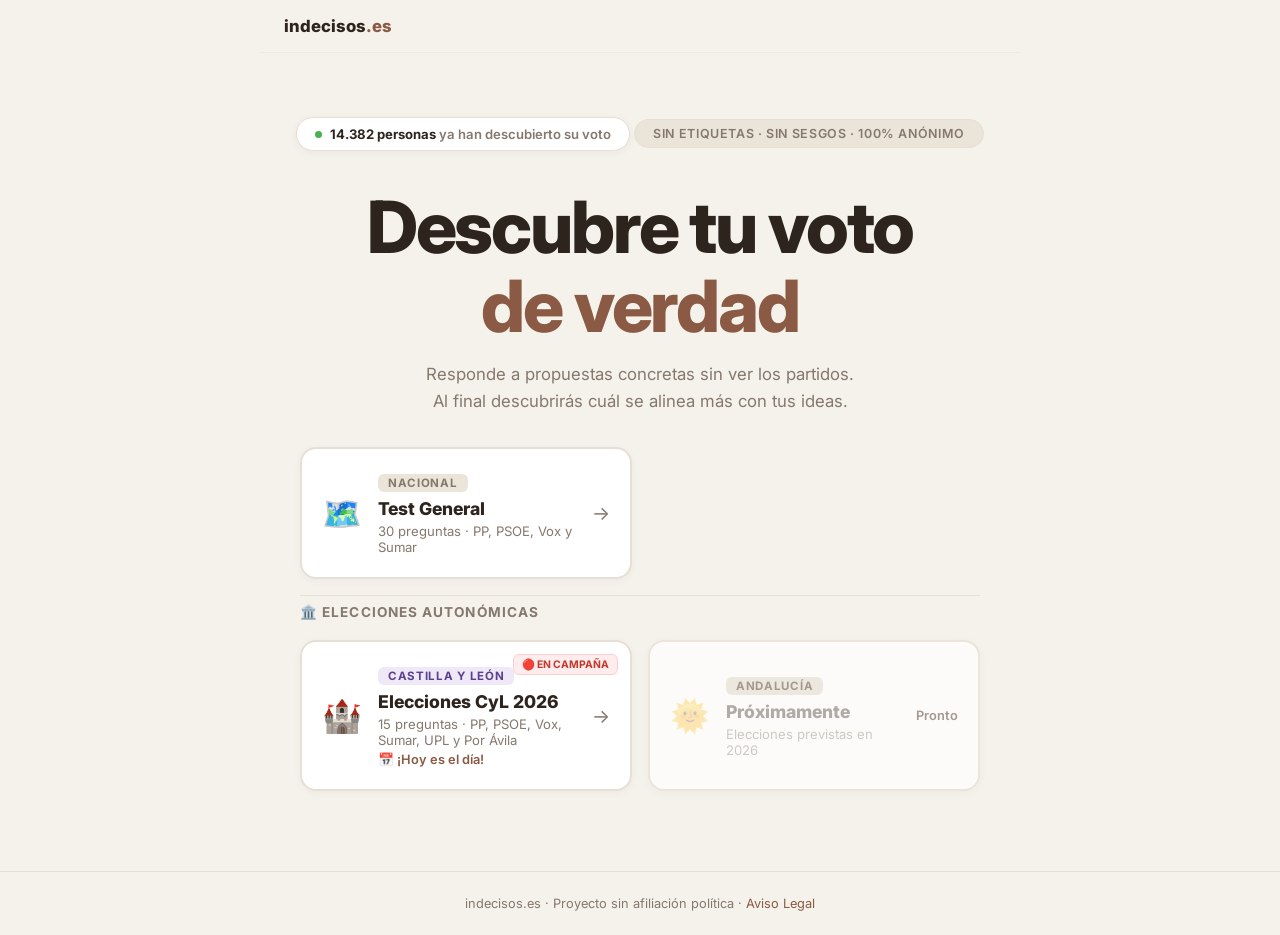
==== index.html @ f8b57098 "Add files via upload" ====
<!DOCTYPE html>
<html lang="es">
<head>
  <meta charset="UTF-8">
  <meta name="viewport" content="width=device-width, initial-scale=1.0">
  <title>indecisos.es — Orienta tu voto sin etiquetas</title>
  <link rel="preconnect" href="https://fonts.googleapis.com">
  <link href="https://fonts.googleapis.com/css2?family=Inter:wght@400;600;700;800&display=swap" rel="stylesheet">
  <link rel="icon" type="image/svg+xml" href="/favicon.svg">
  <link rel="icon" type="image/png" sizes="96x96" href="/favicon-96x96.png">
  <link rel="shortcut icon" href="/favicon.ico">
  <link rel="apple-touch-icon" sizes="180x180" href="/apple-touch-icon.png">
  <link rel="manifest" href="/site.webmanifest">
  <link rel="stylesheet" href="styles.css">
</head>
<body>

<nav class="site-nav">
  <a href="/" class="nav-logo">indecisos<span>.es</span></a>
</nav>

<section class="landing-hero">
  <div class="participant-counter">
    <span class="dot"></span>
    <span><strong>14.382 personas</strong> ya han descubierto su voto</span>
  </div>
  <span class="hero-badge">Sin etiquetas · Sin sesgos · 100% anónimo</span>
  <h1>Descubre tu voto<br><em>de verdad</em></h1>
  <p>Responde a propuestas concretas sin ver los partidos.<br>Al final descubrirás cuál se alinea más con tus ideas.</p>
</section>

<main class="landing-grid wrap">

<a href="generales/index.html" class="landing-card landing-card--nacional">
    <div class="lc-icon">🗺️</div>
    <div class="lc-body">
      <span class="lc-tag">Nacional</span>
      <h2 class="lc-title">Test General</h2>
      <p class="lc-desc">30 preguntas · PP, PSOE, Vox y Sumar</p>
    </div>
    <span class="lc-arrow">→</span>
  </a>

  <div class="landing-section-title">
    <span>🏛️ Elecciones autonómicas</span>
  </div>

<a href="cyl/index.html" class="landing-card landing-card--cyl">
    <div class="lc-urgente-badge">🔴 EN CAMPAÑA</div>
    <div class="lc-icon">🏰</div>
    <div class="lc-body">
      <span class="lc-tag lc-tag--cyl">Castilla y León</span>
      <h2 class="lc-title">Elecciones CyL 2026</h2>
      <p class="lc-desc">15 preguntas · PP, PSOE, Vox, Sumar, UPL y Por Ávila</p>
      <p class="lc-date" id="cyl-countdown">📅 15 de marzo de 2026</p>
    </div>
    <span class="lc-arrow">→</span>
  </a>

  <div class="landing-card landing-card--soon">
    <div class="lc-icon" style="opacity:0.4">🌞</div>
    <div class="lc-body">
      <span class="lc-tag">Andalucía</span>
      <h2 class="lc-title" style="opacity:0.5">Próximamente</h2>
      <p class="lc-desc" style="opacity:0.5">Elecciones previstas en 2026</p>
    </div>
    <span class="lc-coming">Pronto</span>
  </div>

</main>

<footer class="site-footer">
  <p>indecisos.es · Proyecto sin afiliación política · <a href="aviso-legal.html">Aviso Legal</a></p>
</footer>

<script>
  const target = new Date('2026-03-15T08:00:00');
  const el = document.getElementById('cyl-countdown');
  function tick() {
    const diff = target - new Date();
    if (diff <= 0) { el.textContent = '📅 ¡Hoy es el día!'; return; }
    const d = Math.floor(diff / 86400000);
    const h = Math.floor((diff % 86400000) / 3600000);
    el.textContent = d > 0 ? `⏳ Faltan ${d} días y ${h}h` : `⏳ Faltan ${h} horas`;
  }
  tick(); setInterval(tick, 60000);
</script>
</body>
</html>
---- styles.css ----
:root {
  --psoe: #E4003A; --sumar: #E05A00; --pp: #0056A2; --vox: #63BE21;
  --bg: #F5F2EB;
  --card: #FFFFFF;
  --border: #E6DFD3;
  --text: #2D241E;
  --muted: #85786E;
  --accent: #8A5A44;
  --accent-hover: #734A36;
}

* { box-sizing: border-box; margin: 0; padding: 0; }

body {
  font-family: 'Inter', sans-serif;
  background: var(--bg);
  color: var(--text);
  min-height: 100vh;
  overflow-x: hidden;
  -webkit-font-smoothing: antialiased;
}

.site-nav {
    display: flex;
    align-items: center;
    justify-content: space-between;
    padding: 16px 24px;
    max-width: 760px;
    margin: 0 auto;
    border-bottom: 1px solid rgba(230, 223, 211, 0.4);
}
.nav-logo { font-weight: 800; font-size: 1.05rem; color: var(--text); text-decoration: none; }
.nav-logo span { color: var(--accent); }
.nav-link { font-size: 0.88rem; font-weight: 600; color: var(--muted); text-decoration: none; }
.nav-link:hover { color: var(--text); }

/* ── LANDING HERO ── */
.landing-hero { text-align: center; padding: 64px 20px 32px; }
.landing-hero h1 {
  font-size: clamp(2.4rem, 7vw, 4.5rem);
  font-weight: 800; line-height: 1.1; letter-spacing: -0.03em; margin: 16px 0;
}
.landing-hero h1 em { font-style: normal; color: var(--accent); }
.landing-hero p { font-size: 1.05rem; color: var(--muted); max-width: 460px; margin: 0 auto; line-height: 1.6; }

/* ── GRID LANDING ── */
.landing-grid { display: grid; grid-template-columns: 1fr; gap: 16px; padding-bottom: 80px; }
@media (min-width: 560px) { .landing-grid { grid-template-columns: repeat(2, 1fr); } }

/* ── CARDS LANDING ── */
.landing-card {
  position: relative; display: flex; align-items: center; gap: 16px;
  background: var(--card); border: 2px solid var(--border);
  border-radius: 16px; padding: 22px 20px;
  text-decoration: none; color: var(--text);
  transition: all 0.2s; box-shadow: 0 2px 8px rgba(45,36,30,0.04); overflow: hidden;
}
.landing-card:not(.landing-card--soon):hover {
  transform: translateY(-2px); box-shadow: 0 8px 24px rgba(45,36,30,0.10);
}
.landing-card--cyl:hover      { border-color: #7B5EA7; }
.landing-card--nacional:hover { border-color: var(--accent); }
.landing-card--soon { cursor: default; opacity: 0.72; }

.lc-urgente-badge {
  position: absolute; top: 12px; right: 12px;
  background: #FFECEC; color: #C0392B; border: 1px solid #FFCDD2;
  border-radius: 6px; padding: 3px 8px; font-size: 0.65rem; font-weight: 700;
  animation: pulse 1.8s ease-in-out infinite;
}
@keyframes pulse { 0%,100%{opacity:1} 50%{opacity:0.55} }

.lc-icon   { font-size: 2rem; }
.lc-body   { flex: 1; }
.lc-tag    {
  display: inline-block; background: #EBE5D9; color: var(--muted);
  border-radius: 6px; padding: 2px 10px; font-size: 0.72rem; font-weight: 700;
  text-transform: uppercase; letter-spacing: 0.06em; margin-bottom: 6px;
}
.lc-tag--cyl { background: #EEE8F7; color: #5D3F8F; }
.lc-title  { font-size: 1.1rem; font-weight: 800; margin-bottom: 4px; }
.lc-desc   { font-size: 0.82rem; color: var(--muted); }
.lc-date   { font-size: 0.8rem; color: var(--accent); font-weight: 600; margin-top: 4px; }
.lc-arrow  { font-size: 1.2rem; color: var(--muted); }
.lc-coming { font-size: 0.8rem; font-weight: 600; color: var(--muted); white-space: nowrap; }

.landing-section-title {
  grid-column: 1 / -1; display: flex; align-items: center; justify-content: space-between;
  padding: 8px 0 4px; font-size: 0.85rem; font-weight: 700; color: var(--muted);
  text-transform: uppercase; letter-spacing: 0.08em; border-top: 1px solid var(--border);
}

/* ── FOOTER ── */
.site-footer {
  text-align: center; padding: 24px 20px;
  border-top: 1px solid var(--border); font-size: 0.8rem; color: var(--muted);
}
.site-footer a { color: var(--accent); text-decoration: none; }
.site-footer a:hover { text-decoration: underline; }

/* ── HERO DEL TEST ── */
.hero { position: relative; z-index: 1; text-align: center; padding: 64px 20px 40px; }
.hero-badge {
  display: inline-block; background: #EBE5D9; border: 1px solid var(--border);
  border-radius: 100px; padding: 6px 18px;
  font-size: 0.78rem; font-weight: 600; letter-spacing: 0.05em;
  color: var(--muted); text-transform: uppercase; margin-bottom: 22px;
}
.hero h1 {
  font-size: clamp(2.2rem, 6vw, 4rem);
  font-weight: 800; line-height: 1.1; letter-spacing: -0.03em;
  color: var(--text); margin-bottom: 16px;
}
.hero p { font-size: 1.05rem; color: var(--muted); max-width: 480px; margin: 0 auto 36px; line-height: 1.6; }

.how-it-works { display: flex; gap: 14px; justify-content: center; flex-wrap: wrap; margin-bottom: 40px; }
.how-step {
  background: var(--card); border: 1px solid var(--border);
  border-radius: 12px; padding: 14px 20px;
  font-size: 0.85rem; color: var(--text);
  max-width: 180px; text-align: center; line-height: 1.5;
  box-shadow: 0 2px 8px rgba(45,36,30,0.04);
}
.step-icon { display: block; margin: 0 auto 8px; color: var(--accent); font-size: 1.6rem; }
.step-icon svg { width: 26px; height: 26px; }

.btn-start {
  display: block; width: 100%; max-width: 340px; margin: 0 auto;
  background: var(--accent); border: none; border-radius: 12px; padding: 17px;
  font-family: inherit; font-size: 1.05rem; font-weight: 600; color: white;
  cursor: pointer; box-shadow: 0 4px 14px rgba(138,90,68,0.25); transition: all 0.2s;
}
.btn-start:hover { background: var(--accent-hover); transform: translateY(-1px); }
.start-sub { text-align: center; color: var(--muted); font-size: 0.8rem; margin-top: 12px; }

/* ── WRAP ── */
.wrap { position: relative; z-index: 1; max-width: 720px; margin: 0 auto; padding: 0 20px 80px; }

/* ── CARD ── */
.card {
  background: var(--card); border: 1px solid var(--border);
  border-radius: 16px; padding: 32px;
  box-shadow: 0 12px 30px -5px rgba(45,36,30,0.06), 0 8px 10px -6px rgba(45,36,30,0.02);
}

/* ── PROGRESS ── */
.progress-wrap { display: flex; align-items: center; gap: 14px; margin-bottom: 28px; }
.progress-track { flex: 1; height: 6px; background: #EBE5D9; border-radius: 10px; overflow: hidden; }
.progress-fill { height: 100%; background: var(--accent); border-radius: 10px; transition: width 0.5s ease; }
.progress-label { font-size: 0.85rem; color: var(--muted); font-weight: 600; white-space: nowrap; min-width: 60px; text-align: right; }

/* ── PROPUESTA ── */
.topic-chip {
  display: inline-block; background: #EBE5D9; border: 1px solid var(--border);
  color: var(--muted); border-radius: 6px; padding: 4px 12px;
  font-size: 0.74rem; font-weight: 600; letter-spacing: 0.05em;
  text-transform: uppercase; margin-bottom: 14px;
}
.proposal-label { font-size: 0.72rem; font-weight: 700; color: var(--muted); text-transform: uppercase; letter-spacing: 0.1em; margin-bottom: 8px; }
.proposal-box { background: #FAF8F4; border: 1px solid var(--border); border-radius: 12px; padding: 18px 20px; margin-bottom: 26px; }
.proposal-text { font-size: 1.15rem; font-weight: 600; line-height: 1.5; color: var(--text); }

/* ── BOTONES DE VOTO ── */
.vote-grid { display: grid; grid-template-columns: repeat(3, 1fr); gap: 12px; }
.vote-btn {
  background: #FAF8F4; border: 2px solid var(--border); border-radius: 12px;
  padding: 20px 10px; text-align: center; font-family: inherit;
  cursor: pointer; transition: all 0.2s ease;
  display: flex; flex-direction: column; align-items: center; gap: 8px;
  color: var(--text);
}
.vote-btn:hover { border-color: #D4C9B8; background: #F5F2EB; }
.vote-btn:active { transform: scale(0.98); }
.v-icon { display: flex; align-items: center; justify-content: center; margin-bottom: 4px; color: var(--muted); transition: all 0.2s ease; }
.v-icon svg { width: 28px; height: 28px; transition: transform 0.2s cubic-bezier(0.34,1.56,0.64,1); }
.vote-btn:hover .v-icon svg { transform: scale(1.15); }
.v-label { font-size: 0.9rem; font-weight: 600; }
.v-sub { font-size: 0.75rem; color: var(--muted); }

.vote-btn.agree.selected   { border-color: #4CAF50; background: #F2FBF3; }
.vote-btn.agree.selected .v-icon,
.vote-btn.agree.selected .v-label { color: #2E7D32; }
.vote-btn.against.selected { border-color: #E53935; background: #FEF4F4; }
.vote-btn.against.selected .v-icon,
.vote-btn.against.selected .v-label { color: #C62828; }
.vote-btn.abstain.selected { border-color: #FB8C00; background: #FFF8F0; }
.vote-btn.abstain.selected .v-icon,
.vote-btn.abstain.selected .v-label { color: #E65100; }

/* ── NAVEGACIÓN ── */
.nav { display: flex; gap: 12px; margin-top: 24px; }
.btn-prev {
  background: #FAF8F4; border: 1px solid var(--border); border-radius: 10px;
  padding: 13px 20px; font-family: inherit; font-size: 0.9rem;
  font-weight: 600; color: var(--muted); cursor: pointer; transition: all 0.2s;
}
.btn-prev:hover { background: #EBE5D9; color: var(--text); }
.btn-next {
  flex: 1; background: var(--accent); border: none; border-radius: 10px; padding: 14px;
  font-family: inherit; font-size: 0.97rem; font-weight: 600; color: white;
  cursor: pointer; transition: all 0.2s; box-shadow: 0 4px 12px rgba(138,90,68,0.2);
}
.btn-next:hover:not(:disabled) { transform: translateY(-1px); background: var(--accent-hover); }
.btn-next:disabled { opacity: 0.4; cursor: not-allowed; transform: none; box-shadow: none; background: var(--muted); }

/* ── RESULTADOS ── */
.results-header { text-align: center; margin-bottom: 32px; }
.results-header .badge {
  display: inline-block; background: #EBE5D9; border: 1px solid var(--border);
  border-radius: 100px; padding: 5px 16px;
  font-size: 0.75rem; font-weight: 600; color: var(--muted);
  letter-spacing: 0.05em; text-transform: uppercase; margin-bottom: 12px;
}
.results-header h2 { font-size: 1.8rem; font-weight: 800; letter-spacing: -0.02em; color: var(--text); }
.results-list { display: grid; gap: 12px; }

.result-row {
  display: flex; align-items: center; gap: 16px;
  background: #FAF8F4; border: 1px solid var(--border);
  border-radius: 12px; padding: 16px 20px;
  transition: border-color 0.3s; position: relative; overflow: hidden;
}
.result-row.top { border-width: 2px; background: #FFFFFF; box-shadow: 0 4px 14px rgba(45,36,30,0.05); }

.result-logo-big {
  min-width: 44px; width: 44px; height: 44px;
  background: #FFFFFF; border: 1px solid var(--border); border-radius: 10px;
  display: flex; align-items: center; justify-content: center; padding: 6px; overflow: hidden;
}
.result-logo-big img { width: 100%; height: 100%; object-fit: contain; }
.logo-initial {
  width: 100%; height: 100%; display: flex; align-items: center;
  justify-content: center; font-weight: 800; font-size: 1rem; color: white; border-radius: 8px;
}

.result-info { flex: 1; min-width: 0; }
.result-name-row { display: flex; align-items: center; gap: 8px; margin-bottom: 8px; }
.r-name { font-weight: 700; font-size: 1rem; color: var(--text); }
.top-badge {
  background: #F4E8D6; color: #8A5A44; border: 1px solid #E6D2B5;
  border-radius: 6px; padding: 3px 8px; font-size: 0.65rem; font-weight: 700; text-transform: uppercase;
}
.result-bar-bg { height: 8px; background: #EBE5D9; border-radius: 10px; overflow: hidden; }
.result-bar-fill { height: 100%; border-radius: 10px; transition: width 1.2s ease-out; }
.result-pct { font-size: 1.15rem; font-weight: 800; min-width: 52px; text-align: right; letter-spacing: -0.02em; color: var(--text); }

.disclaimer { font-size: 0.8rem; color: var(--muted); text-align: center; margin-top: 22px; line-height: 1.6; }
.btn-restart {
  width: 100%; background: #FAF8F4; border: 1px solid var(--border);
  border-radius: 12px; padding: 14px; font-family: inherit;
  font-size: 0.95rem; font-weight: 600; color: var(--text);
  cursor: pointer; margin-top: 18px; transition: all 0.2s;
}
.btn-restart:hover { background: #EBE5D9; }
.section-divider { border: none; border-top: 1px solid var(--border); margin: 24px 0; }

/* ── DESCARGA ── */
.download-actions { display: flex; gap: 12px; margin-top: 18px; flex-wrap: wrap; }
.btn-download {
  flex: 1; min-width: 140px; background: var(--card); border: 1.5px solid var(--border);
  border-radius: 10px; padding: 13px 16px; font-family: inherit; font-size: 0.9rem;
  font-weight: 600; color: var(--text); cursor: pointer; transition: all 0.2s; text-align: center;
}
.btn-download:hover:not(:disabled) { background: #EBE5D9; border-color: var(--accent); transform: translateY(-1px); }
.btn-download:disabled { opacity: 0.5; cursor: wait; }

.snapshot-footer {
  text-align: center; font-size: 0.75rem; font-weight: 700; color: var(--muted);
  letter-spacing: 0.08em; text-transform: uppercase;
  margin-top: 20px; padding-top: 14px; border-top: 1px solid var(--border);
}

/* ── UTILS ── */
.hidden { display: none !important; }
.fade-in { animation: fadeUp 0.4s ease-out both; }
@keyframes fadeUp { from { opacity: 0; transform: translateY(12px); } to { opacity: 1; transform: translateY(0); } }

@media (max-width: 480px) {
  .vote-grid { grid-template-columns: 1fr; }
  .how-it-works { flex-direction: column; align-items: center; }
}

/* ── MEJORAS DE ESPACIADO ── */
.hero.wrap {
    padding-top: 40px;
    padding-bottom: 60px;
}

.how-it-works {
    margin: 32px auto 40px;
    max-width: 500px;
}

.how-step {
    min-width: 140px;
}

.hero p {
    max-width: 520px;
    margin: 0 auto 24px;
}


/* ══════════════════════════════════════════
   MEJORAS ESTÉTICAS v2
   ══════════════════════════════════════════ */

/* ── 1. CONTADOR DE PARTICIPANTES ── */
.participant-counter {
  display: inline-flex; align-items: center; gap: 8px;
  background: var(--card); border: 1px solid var(--border);
  border-radius: 100px; padding: 8px 18px;
  font-size: 0.82rem; font-weight: 600; color: var(--muted);
  margin-bottom: 20px; box-shadow: 0 2px 8px rgba(45,36,30,0.05);
}
.participant-counter .dot {
  width: 7px; height: 7px; border-radius: 50%;
  background: #4CAF50;
  box-shadow: 0 0 0 0 rgba(76,175,80,0.4);
  animation: ping 1.8s ease-in-out infinite;
}
.participant-counter strong { color: var(--text); }
@keyframes ping {
  0%  { box-shadow: 0 0 0 0 rgba(76,175,80,0.5); }
  70% { box-shadow: 0 0 0 7px rgba(76,175,80,0); }
  100%{ box-shadow: 0 0 0 0 rgba(76,175,80,0); }
}

/* ── 2. ANIMACIÓN REVEAL DE RESULTADOS ── */
.result-row {
  opacity: 0;
  transform: translateY(16px);
  transition: opacity 0.4s ease, transform 0.4s ease, border-color 0.3s;
}
.result-row.visible {
  opacity: 1;
  transform: translateY(0);
}

/* ── 3. BARRA DE PROGRESO POR TEMA (colores dinámicos vía JS) ── */
.progress-fill {
  transition: width 0.5s ease, background-color 0.4s ease;
}
.topic-chip {
  transition: background 0.3s ease, color 0.3s ease;
}

/* ── 4. TARJETA RESULTADO COMPARTIBLE ── */
.result-winner-card {
  text-align: center;
  padding: 28px 20px 24px;
  margin-bottom: 20px;
  border-radius: 16px;
  border: 2px solid var(--border);
  background: linear-gradient(135deg, #FDFBF7 0%, #F5F2EB 100%);
  position: relative; overflow: hidden;
}
.result-winner-card::before {
  content: '';
  position: absolute; top: 0; left: 0; right: 0; height: 4px;
  background: var(--winner-color, var(--accent));
  border-radius: 16px 16px 0 0;
}
.result-winner-logo {
  width: 72px; height: 72px;
  background: white; border: 2px solid var(--border);
  border-radius: 16px; overflow: hidden;
  display: flex; align-items: center; justify-content: center;
  margin: 0 auto 14px; padding: 8px;
  box-shadow: 0 4px 16px rgba(45,36,30,0.1);
}
.result-winner-logo img { width: 100%; height: 100%; object-fit: contain; }
.result-winner-name {
  font-size: 1.6rem; font-weight: 800;
  letter-spacing: -0.02em; margin-bottom: 4px;
}
.result-winner-pct {
  font-size: 2.8rem; font-weight: 800;
  letter-spacing: -0.04em; line-height: 1;
  margin: 8px 0 4px;
}
.result-winner-msg {
  font-size: 0.88rem; color: var(--muted); margin-top: 8px;
}

.share-actions {
  display: flex; gap: 10px; margin-top: 16px; flex-wrap: wrap;
}
.btn-share {
  flex: 1; min-width: 120px;
  display: flex; align-items: center; justify-content: center; gap: 7px;
  border: none; border-radius: 10px; padding: 12px 14px;
  font-family: inherit; font-size: 0.88rem; font-weight: 600;
  cursor: pointer; transition: all 0.2s; text-decoration: none;
}
.btn-share--whatsapp { background: #25D366; color: white; }
.btn-share--whatsapp:hover { background: #1ebe5c; transform: translateY(-1px); }
.btn-share--twitter  { background: #000000; color: white; }
.btn-share--twitter:hover  { background: #222; transform: translateY(-1px); }
.btn-share--copy { background: var(--card); color: var(--text); border: 1.5px solid var(--border); }
.btn-share--copy:hover { background: #EBE5D9; transform: translateY(-1px); }

/* ── 5. MICRO-ANIMACIÓN BOUNCE EN BOTONES DE VOTO ── */
@keyframes voteBounceFill {
  0%   { transform: scale(1); }
  30%  { transform: scale(1.06); }
  60%  { transform: scale(0.97); }
  100% { transform: scale(1); }
}
.vote-btn.bounce {
  animation: voteBounceFill 0.35s cubic-bezier(0.34, 1.56, 0.64, 1) both;
}
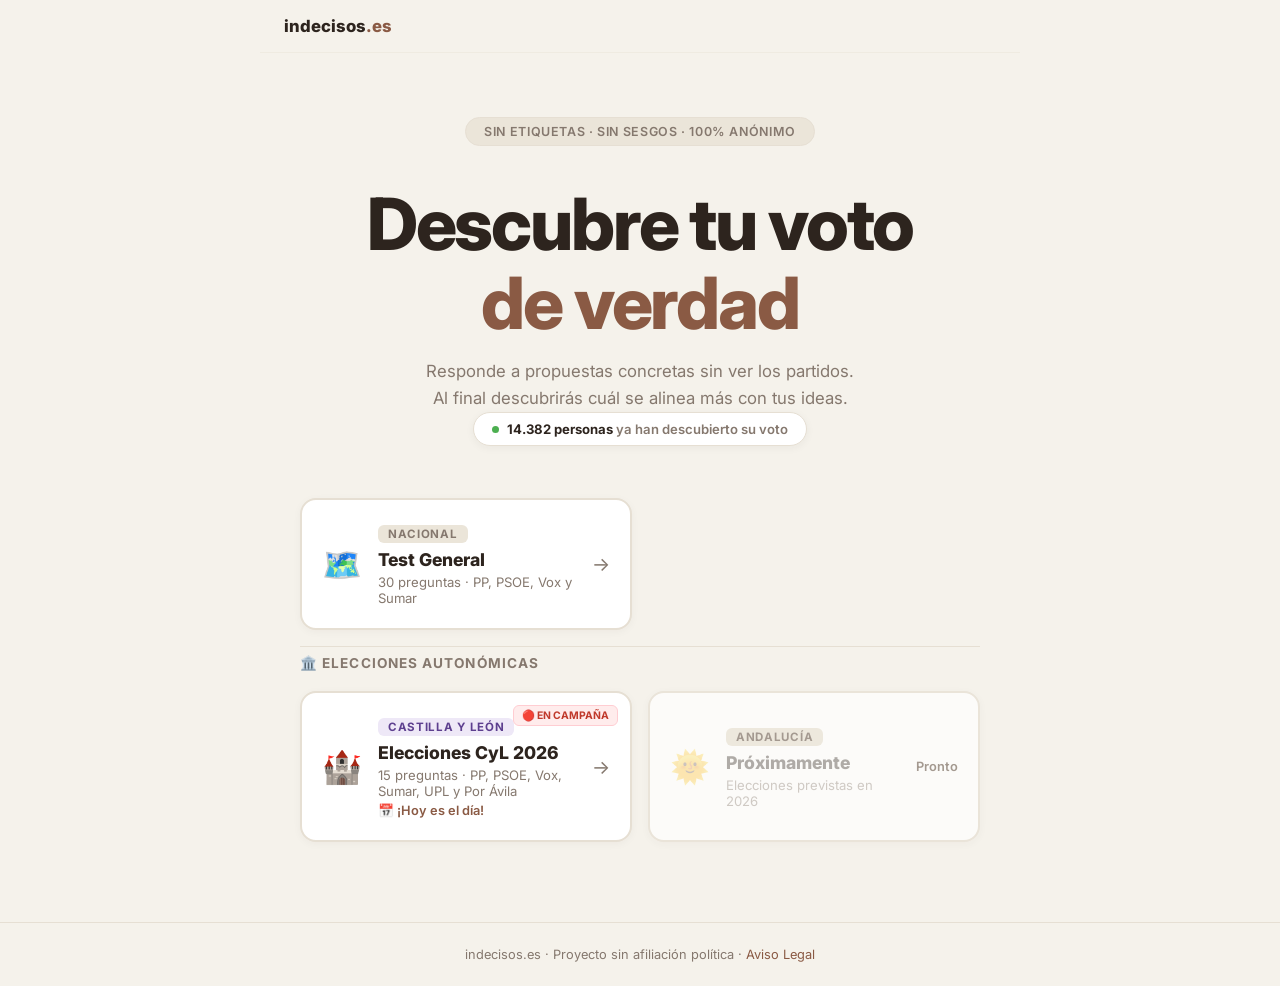
==== commit d8fcb393: "Update page title in index.html" ====
--- a/index.html
+++ b/index.html
@@ -3,7 +3,7 @@
 <head>
   <meta charset="UTF-8">
   <meta name="viewport" content="width=device-width, initial-scale=1.0">
-  <title>indecisos.es — Orienta tu voto sin etiquetas</title>
+  <title>indecisos.es — Orienta tu voto</title>
   <link rel="preconnect" href="https://fonts.googleapis.com">
   <link href="https://fonts.googleapis.com/css2?family=Inter:wght@400;600;700;800&display=swap" rel="stylesheet">
   <link rel="icon" type="image/svg+xml" href="/favicon.svg">
@@ -20,13 +20,13 @@
 </nav>
 
 <section class="landing-hero">
+  <span class="hero-badge">Sin etiquetas · Sin sesgos · 100% anónimo</span>
+  <h1>Descubre tu voto<br><em>de verdad</em></h1>
+  <p>Responde a propuestas concretas sin ver los partidos.<br>Al final descubrirás cuál se alinea más con tus ideas.</p>
   <div class="participant-counter">
     <span class="dot"></span>
     <span><strong>14.382 personas</strong> ya han descubierto su voto</span>
   </div>
-  <span class="hero-badge">Sin etiquetas · Sin sesgos · 100% anónimo</span>
-  <h1>Descubre tu voto<br><em>de verdad</em></h1>
-  <p>Responde a propuestas concretas sin ver los partidos.<br>Al final descubrirás cuál se alinea más con tus ideas.</p>
 </section>
 
 <main class="landing-grid wrap">
@@ -86,4 +86,4 @@
   tick(); setInterval(tick, 60000);
 </script>
 </body>
-</html>+</html>
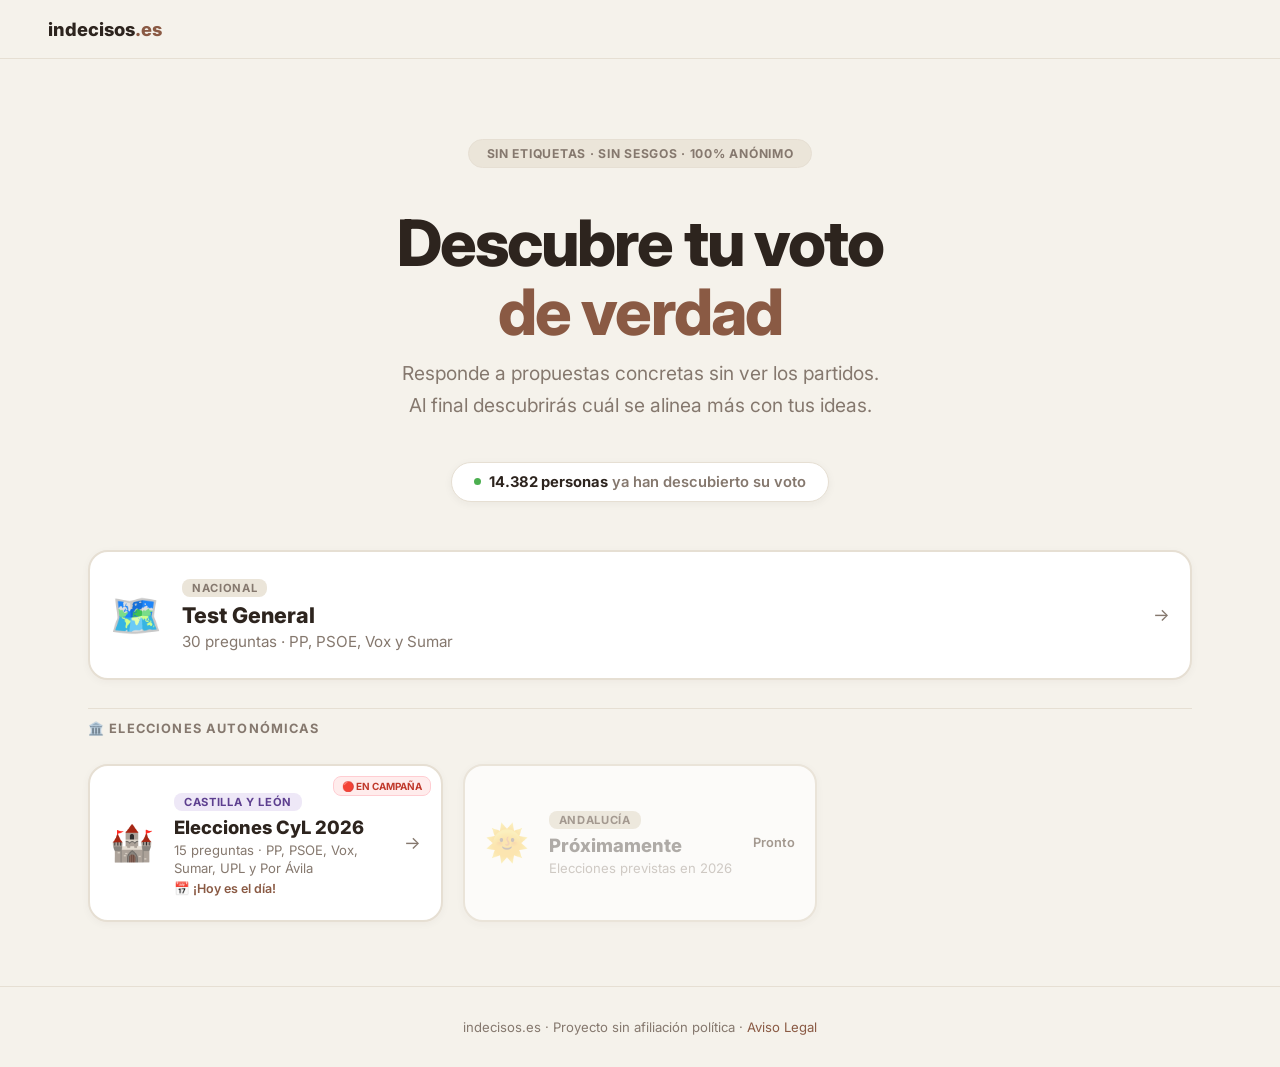
==== commit 8f38bb02: "Add files via upload" ====
--- a/index.html
+++ b/index.html
@@ -3,7 +3,7 @@
 <head>
   <meta charset="UTF-8">
   <meta name="viewport" content="width=device-width, initial-scale=1.0">
-  <title>indecisos.es — Orienta tu voto</title>
+  <title>indecisos.es — Orienta tu voto sin etiquetas</title>
   <link rel="preconnect" href="https://fonts.googleapis.com">
   <link href="https://fonts.googleapis.com/css2?family=Inter:wght@400;600;700;800&display=swap" rel="stylesheet">
   <link rel="icon" type="image/svg+xml" href="/favicon.svg">
@@ -86,4 +86,4 @@
   tick(); setInterval(tick, 60000);
 </script>
 </body>
-</html>
+</html>
--- a/styles.css
+++ b/styles.css
@@ -1,15 +1,35 @@
+/* ══════════════════════════════════════════════
+   indecisos.es — styles.css (v5 — limpio y definitivo)
+   ══════════════════════════════════════════════ */
+
+/* ── VARIABLES ── */
 :root {
-  --psoe: #E4003A; --sumar: #E05A00; --pp: #0056A2; --vox: #63BE21;
-  --bg: #F5F2EB;
-  --card: #FFFFFF;
-  --border: #E6DFD3;
-  --text: #2D241E;
-  --muted: #85786E;
-  --accent: #8A5A44;
+  --psoe:         #FF0000;
+  --sumar:        #E91E8C;
+  --pp:           #0056A2;
+  --vox:          #63BE21;
+  --bg:           #F5F2EB;
+  --card:         #FFFFFF;
+  --border:       #E6DFD3;
+  --text:         #2D241E;
+  --muted:        #85786E;
+  --accent:       #8A5A44;
   --accent-hover: #734A36;
-}
-
-* { box-sizing: border-box; margin: 0; padding: 0; }
+  --space-xs:  8px;
+  --space-sm:  12px;
+  --space-md:  20px;
+  --space-lg:  32px;
+  --space-xl:  48px;
+  --space-2xl: 64px;
+  --radius-sm:   8px;
+  --radius-md:  12px;
+  --radius-lg:  16px;
+  --radius-xl:  20px;
+  --radius-pill: 100px;
+}
+
+/* ── RESET ── */
+*, *::before, *::after { box-sizing: border-box; margin: 0; padding: 0; }
 
 body {
   font-family: 'Inter', sans-serif;
@@ -20,393 +40,441 @@
   -webkit-font-smoothing: antialiased;
 }
 
+/* ══════════════════════════════════════════════
+   NAVEGACIÓN
+   ══════════════════════════════════════════════ */
 .site-nav {
-    display: flex;
-    align-items: center;
-    justify-content: space-between;
-    padding: 16px 24px;
-    max-width: 760px;
-    margin: 0 auto;
-    border-bottom: 1px solid rgba(230, 223, 211, 0.4);
+  display: flex;
+  align-items: center;
+  justify-content: space-between;
+  padding: 16px var(--space-md);
+  border-bottom: 1px solid var(--border);
 }
 .nav-logo { font-weight: 800; font-size: 1.05rem; color: var(--text); text-decoration: none; }
 .nav-logo span { color: var(--accent); }
 .nav-link { font-size: 0.88rem; font-weight: 600; color: var(--muted); text-decoration: none; }
 .nav-link:hover { color: var(--text); }
 
-/* ── LANDING HERO ── */
-.landing-hero { text-align: center; padding: 64px 20px 32px; }
+/* ══════════════════════════════════════════════
+   LANDING — HERO
+   ══════════════════════════════════════════════ */
+.landing-hero {
+  text-align: center;
+  padding: var(--space-2xl) var(--space-md) var(--space-lg);
+  max-width: 860px;
+  margin: 0 auto;
+}
 .landing-hero h1 {
-  font-size: clamp(2.4rem, 7vw, 4.5rem);
-  font-weight: 800; line-height: 1.1; letter-spacing: -0.03em; margin: 16px 0;
+  font-size: clamp(2.6rem, 7vw, 4.8rem);
+  font-weight: 800; line-height: 1.08; letter-spacing: -0.03em;
+  margin: var(--space-md) 0 var(--space-sm);
 }
 .landing-hero h1 em { font-style: normal; color: var(--accent); }
-.landing-hero p { font-size: 1.05rem; color: var(--muted); max-width: 460px; margin: 0 auto; line-height: 1.6; }
-
-/* ── GRID LANDING ── */
-.landing-grid { display: grid; grid-template-columns: 1fr; gap: 16px; padding-bottom: 80px; }
-@media (min-width: 560px) { .landing-grid { grid-template-columns: repeat(2, 1fr); } }
-
-/* ── CARDS LANDING ── */
+.landing-hero p {
+  font-size: 1.1rem; color: var(--muted);
+  max-width: 520px; margin: 0 auto var(--space-md); line-height: 1.65;
+}
+.hero-badge {
+  display: inline-block; background: #EBE5D9; border: 1px solid var(--border);
+  border-radius: var(--radius-pill); padding: 6px 18px;
+  font-size: 0.76rem; font-weight: 700; letter-spacing: 0.06em;
+  color: var(--muted); text-transform: uppercase; margin-bottom: var(--space-md);
+}
+.participant-counter {
+  display: inline-flex; align-items: center; gap: var(--space-xs);
+  background: var(--card); border: 1px solid var(--border);
+  border-radius: var(--radius-pill); padding: 8px 18px;
+  font-size: 0.84rem; font-weight: 600; color: var(--muted);
+  margin-top: var(--space-md); box-shadow: 0 2px 8px rgba(45,36,30,0.05);
+}
+.participant-counter strong { color: var(--text); }
+.participant-counter .dot {
+  width: 7px; height: 7px; border-radius: 50%;
+  background: #4CAF50; flex-shrink: 0;
+  animation: ping 1.8s ease-in-out infinite;
+}
+@keyframes ping {
+  0%   { box-shadow: 0 0 0 0 rgba(76,175,80,0.5); }
+  70%  { box-shadow: 0 0 0 7px rgba(76,175,80,0); }
+  100% { box-shadow: 0 0 0 0 rgba(76,175,80,0); }
+}
+
+/* ══════════════════════════════════════════════
+   LANDING — GRID DE TESTS
+   ══════════════════════════════════════════════ */
+.wrap { max-width: 960px; margin: 0 auto; padding: 0 var(--space-md) var(--space-2xl); }
+.landing-grid { display: grid; grid-template-columns: 1fr; gap: var(--space-sm); padding-bottom: var(--space-2xl); }
+.landing-section-title {
+  grid-column: 1 / -1; display: flex; align-items: center;
+  padding: var(--space-sm) 0 var(--space-xs); font-size: 0.8rem; font-weight: 700;
+  color: var(--muted); text-transform: uppercase; letter-spacing: 0.09em;
+  border-top: 1px solid var(--border); margin-top: var(--space-xs);
+}
 .landing-card {
-  position: relative; display: flex; align-items: center; gap: 16px;
-  background: var(--card); border: 2px solid var(--border);
-  border-radius: 16px; padding: 22px 20px;
-  text-decoration: none; color: var(--text);
-  transition: all 0.2s; box-shadow: 0 2px 8px rgba(45,36,30,0.04); overflow: hidden;
-}
-.landing-card:not(.landing-card--soon):hover {
-  transform: translateY(-2px); box-shadow: 0 8px 24px rgba(45,36,30,0.10);
-}
-.landing-card--cyl:hover      { border-color: #7B5EA7; }
+  position: relative; display: flex; align-items: center; gap: var(--space-md);
+  background: var(--card); border: 2px solid var(--border); border-radius: var(--radius-lg);
+  padding: var(--space-md) 20px; text-decoration: none; color: var(--text);
+  transition: transform 0.2s, box-shadow 0.2s, border-color 0.2s;
+  box-shadow: 0 2px 8px rgba(45,36,30,0.04); overflow: hidden;
+}
+.landing-card:not(.landing-card--soon):hover { transform: translateY(-2px); box-shadow: 0 8px 24px rgba(45,36,30,0.10); }
+.landing-card--cyl:hover     { border-color: #7B5EA7; }
 .landing-card--nacional:hover { border-color: var(--accent); }
 .landing-card--soon { cursor: default; opacity: 0.72; }
-
 .lc-urgente-badge {
-  position: absolute; top: 12px; right: 12px;
+  position: absolute; top: 10px; right: 10px;
   background: #FFECEC; color: #C0392B; border: 1px solid #FFCDD2;
-  border-radius: 6px; padding: 3px 8px; font-size: 0.65rem; font-weight: 700;
+  border-radius: var(--radius-sm); padding: 3px 8px; font-size: 0.62rem; font-weight: 700;
   animation: pulse 1.8s ease-in-out infinite;
 }
 @keyframes pulse { 0%,100%{opacity:1} 50%{opacity:0.55} }
-
-.lc-icon   { font-size: 2rem; }
-.lc-body   { flex: 1; }
-.lc-tag    {
+.lc-icon  { font-size: 2rem; flex-shrink: 0; }
+.lc-body  { flex: 1; min-width: 0; }
+.lc-tag {
   display: inline-block; background: #EBE5D9; color: var(--muted);
-  border-radius: 6px; padding: 2px 10px; font-size: 0.72rem; font-weight: 700;
-  text-transform: uppercase; letter-spacing: 0.06em; margin-bottom: 6px;
+  border-radius: var(--radius-sm); padding: 2px 10px; font-size: 0.7rem; font-weight: 700;
+  text-transform: uppercase; letter-spacing: 0.06em; margin-bottom: 5px;
 }
 .lc-tag--cyl { background: #EEE8F7; color: #5D3F8F; }
-.lc-title  { font-size: 1.1rem; font-weight: 800; margin-bottom: 4px; }
-.lc-desc   { font-size: 0.82rem; color: var(--muted); }
-.lc-date   { font-size: 0.8rem; color: var(--accent); font-weight: 600; margin-top: 4px; }
-.lc-arrow  { font-size: 1.2rem; color: var(--muted); }
+.lc-title { font-size: 1.05rem; font-weight: 800; margin-bottom: 3px; }
+.lc-desc  { font-size: 0.82rem; color: var(--muted); line-height: 1.4; }
+.lc-date  { font-size: 0.78rem; color: var(--accent); font-weight: 600; margin-top: 4px; }
+.lc-arrow { font-size: 1.1rem; color: var(--muted); flex-shrink: 0; }
 .lc-coming { font-size: 0.8rem; font-weight: 600; color: var(--muted); white-space: nowrap; }
 
-.landing-section-title {
-  grid-column: 1 / -1; display: flex; align-items: center; justify-content: space-between;
-  padding: 8px 0 4px; font-size: 0.85rem; font-weight: 700; color: var(--muted);
-  text-transform: uppercase; letter-spacing: 0.08em; border-top: 1px solid var(--border);
-}
-
-/* ── FOOTER ── */
+/* ══════════════════════════════════════════════
+   FOOTER
+   ══════════════════════════════════════════════ */
 .site-footer {
-  text-align: center; padding: 24px 20px;
-  border-top: 1px solid var(--border); font-size: 0.8rem; color: var(--muted);
+  text-align: center; padding: var(--space-lg) var(--space-md);
+  border-top: 1px solid var(--border); font-size: 0.82rem; color: var(--muted);
 }
 .site-footer a { color: var(--accent); text-decoration: none; }
 .site-footer a:hover { text-decoration: underline; }
 
-/* ── HERO DEL TEST ── */
-.hero { position: relative; z-index: 1; text-align: center; padding: 64px 20px 40px; }
-.hero-badge {
-  display: inline-block; background: #EBE5D9; border: 1px solid var(--border);
-  border-radius: 100px; padding: 6px 18px;
-  font-size: 0.78rem; font-weight: 600; letter-spacing: 0.05em;
-  color: var(--muted); text-transform: uppercase; margin-bottom: 22px;
+/* ══════════════════════════════════════════════
+   TEST — HERO DE INICIO
+   ══════════════════════════════════════════════ */
+.hero {
+  text-align: center; padding: var(--space-2xl) var(--space-md) var(--space-xl);
+  max-width: 700px; margin: 0 auto;
 }
 .hero h1 {
-  font-size: clamp(2.2rem, 6vw, 4rem);
-  font-weight: 800; line-height: 1.1; letter-spacing: -0.03em;
-  color: var(--text); margin-bottom: 16px;
-}
-.hero p { font-size: 1.05rem; color: var(--muted); max-width: 480px; margin: 0 auto 36px; line-height: 1.6; }
-
-.how-it-works { display: flex; gap: 14px; justify-content: center; flex-wrap: wrap; margin-bottom: 40px; }
+  font-size: clamp(2.2rem, 6vw, 3.6rem); font-weight: 800;
+  line-height: 1.1; letter-spacing: -0.03em; color: var(--text); margin-bottom: var(--space-sm);
+}
+.hero p { font-size: 1.05rem; color: var(--muted); max-width: 480px; margin: 0 auto var(--space-lg); line-height: 1.65; }
+.how-it-works {
+  display: flex; gap: var(--space-sm); justify-content: center;
+  flex-wrap: wrap; margin: 0 auto var(--space-lg); max-width: 560px;
+}
 .how-step {
-  background: var(--card); border: 1px solid var(--border);
-  border-radius: 12px; padding: 14px 20px;
-  font-size: 0.85rem; color: var(--text);
-  max-width: 180px; text-align: center; line-height: 1.5;
+  background: var(--card); border: 1px solid var(--border); border-radius: var(--radius-md);
+  padding: var(--space-sm) var(--space-md); font-size: 0.85rem; color: var(--text);
+  max-width: 170px; min-width: 130px; text-align: center; line-height: 1.5;
   box-shadow: 0 2px 8px rgba(45,36,30,0.04);
 }
-.step-icon { display: block; margin: 0 auto 8px; color: var(--accent); font-size: 1.6rem; }
+.step-icon { display: block; margin: 0 auto var(--space-xs); font-size: 1.5rem; color: var(--accent); }
 .step-icon svg { width: 26px; height: 26px; }
-
 .btn-start {
-  display: block; width: 100%; max-width: 340px; margin: 0 auto;
-  background: var(--accent); border: none; border-radius: 12px; padding: 17px;
-  font-family: inherit; font-size: 1.05rem; font-weight: 600; color: white;
-  cursor: pointer; box-shadow: 0 4px 14px rgba(138,90,68,0.25); transition: all 0.2s;
+  display: block; width: 100%; max-width: 360px; margin: 0 auto;
+  background: var(--accent); border: none; border-radius: var(--radius-md); padding: 16px;
+  font-family: inherit; font-size: 1.05rem; font-weight: 700; color: white;
+  cursor: pointer; box-shadow: 0 4px 14px rgba(138,90,68,0.28); transition: background 0.2s, transform 0.2s;
 }
 .btn-start:hover { background: var(--accent-hover); transform: translateY(-1px); }
-.start-sub { text-align: center; color: var(--muted); font-size: 0.8rem; margin-top: 12px; }
-
-/* ── WRAP ── */
-.wrap { position: relative; z-index: 1; max-width: 720px; margin: 0 auto; padding: 0 20px 80px; }
-
-/* ── CARD ── */
+.start-sub { text-align: center; color: var(--muted); font-size: 0.8rem; margin-top: var(--space-sm); }
+
+/* ══════════════════════════════════════════════
+   TEST — CARD + PROGRESO
+   ══════════════════════════════════════════════ */
 .card {
-  background: var(--card); border: 1px solid var(--border);
-  border-radius: 16px; padding: 32px;
-  box-shadow: 0 12px 30px -5px rgba(45,36,30,0.06), 0 8px 10px -6px rgba(45,36,30,0.02);
-}
-
-/* ── PROGRESS ── */
-.progress-wrap { display: flex; align-items: center; gap: 14px; margin-bottom: 28px; }
+  background: var(--card); border: 1px solid var(--border); border-radius: var(--radius-lg);
+  padding: var(--space-lg); box-shadow: 0 8px 24px -4px rgba(45,36,30,0.07);
+}
+.progress-wrap { display: flex; align-items: center; gap: var(--space-sm); margin-bottom: var(--space-lg); }
 .progress-track { flex: 1; height: 6px; background: #EBE5D9; border-radius: 10px; overflow: hidden; }
-.progress-fill { height: 100%; background: var(--accent); border-radius: 10px; transition: width 0.5s ease; }
-.progress-label { font-size: 0.85rem; color: var(--muted); font-weight: 600; white-space: nowrap; min-width: 60px; text-align: right; }
-
-/* ── PROPUESTA ── */
+.progress-fill { height: 100%; background: var(--accent); border-radius: 10px; transition: width 0.5s ease, background-color 0.4s ease; }
+.progress-label { font-size: 0.85rem; color: var(--muted); font-weight: 600; white-space: nowrap; min-width: 54px; text-align: right; }
+
+/* ── Pregunta ── */
 .topic-chip {
   display: inline-block; background: #EBE5D9; border: 1px solid var(--border);
-  color: var(--muted); border-radius: 6px; padding: 4px 12px;
-  font-size: 0.74rem; font-weight: 600; letter-spacing: 0.05em;
-  text-transform: uppercase; margin-bottom: 14px;
-}
-.proposal-label { font-size: 0.72rem; font-weight: 700; color: var(--muted); text-transform: uppercase; letter-spacing: 0.1em; margin-bottom: 8px; }
-.proposal-box { background: #FAF8F4; border: 1px solid var(--border); border-radius: 12px; padding: 18px 20px; margin-bottom: 26px; }
-.proposal-text { font-size: 1.15rem; font-weight: 600; line-height: 1.5; color: var(--text); }
-
-/* ── BOTONES DE VOTO ── */
-.vote-grid { display: grid; grid-template-columns: repeat(3, 1fr); gap: 12px; }
+  color: var(--muted); border-radius: var(--radius-sm); padding: 4px 12px;
+  font-size: 0.73rem; font-weight: 700; letter-spacing: 0.05em; text-transform: uppercase;
+  margin-bottom: var(--space-sm); transition: background 0.3s, color 0.3s, border-color 0.3s;
+}
+.proposal-box {
+  background: #FAF8F4; border: 1px solid var(--border); border-radius: var(--radius-md);
+  padding: var(--space-md) 22px; margin-bottom: var(--space-lg);
+}
+.proposal-text { font-size: 1.15rem; font-weight: 600; line-height: 1.6; color: var(--text); }
+
+/* ── Botones de voto ── */
+.vote-grid { display: grid; grid-template-columns: repeat(3,1fr); gap: var(--space-sm); }
 .vote-btn {
-  background: #FAF8F4; border: 2px solid var(--border); border-radius: 12px;
-  padding: 20px 10px; text-align: center; font-family: inherit;
-  cursor: pointer; transition: all 0.2s ease;
-  display: flex; flex-direction: column; align-items: center; gap: 8px;
-  color: var(--text);
+  background: #FAF8F4; border: 2px solid var(--border); border-radius: var(--radius-md);
+  padding: 18px var(--space-xs); text-align: center; font-family: inherit; cursor: pointer;
+  transition: border-color 0.2s, background 0.2s, transform 0.15s;
+  display: flex; flex-direction: column; align-items: center; gap: 7px; color: var(--text);
 }
 .vote-btn:hover { border-color: #D4C9B8; background: #F5F2EB; }
-.vote-btn:active { transform: scale(0.98); }
-.v-icon { display: flex; align-items: center; justify-content: center; margin-bottom: 4px; color: var(--muted); transition: all 0.2s ease; }
-.v-icon svg { width: 28px; height: 28px; transition: transform 0.2s cubic-bezier(0.34,1.56,0.64,1); }
+.vote-btn:active { transform: scale(0.97); }
+.v-icon { display: flex; align-items: center; justify-content: center; color: var(--muted); transition: transform 0.2s, color 0.2s; }
+.v-icon svg { width: 28px; height: 28px; }
 .vote-btn:hover .v-icon svg { transform: scale(1.15); }
-.v-label { font-size: 0.9rem; font-weight: 600; }
-.v-sub { font-size: 0.75rem; color: var(--muted); }
-
+.v-label { font-size: 0.88rem; font-weight: 700; line-height: 1.2; }
+.v-sub   { font-size: 0.73rem; color: var(--muted); }
 .vote-btn.agree.selected   { border-color: #4CAF50; background: #F2FBF3; }
-.vote-btn.agree.selected .v-icon,
-.vote-btn.agree.selected .v-label { color: #2E7D32; }
+.vote-btn.agree.selected .v-icon, .vote-btn.agree.selected .v-label { color: #2E7D32; }
 .vote-btn.against.selected { border-color: #E53935; background: #FEF4F4; }
-.vote-btn.against.selected .v-icon,
-.vote-btn.against.selected .v-label { color: #C62828; }
+.vote-btn.against.selected .v-icon, .vote-btn.against.selected .v-label { color: #C62828; }
 .vote-btn.abstain.selected { border-color: #FB8C00; background: #FFF8F0; }
-.vote-btn.abstain.selected .v-icon,
-.vote-btn.abstain.selected .v-label { color: #E65100; }
-
-/* ── NAVEGACIÓN ── */
-.nav { display: flex; gap: 12px; margin-top: 24px; }
+.vote-btn.abstain.selected .v-icon, .vote-btn.abstain.selected .v-label { color: #E65100; }
+@keyframes voteBounce { 0%{transform:scale(1)} 35%{transform:scale(1.07)} 65%{transform:scale(0.97)} 100%{transform:scale(1)} }
+.vote-btn.bounce { animation: voteBounce 0.32s cubic-bezier(0.34,1.56,0.64,1) both; }
+
+/* ── Navegación prev/next ── */
+.nav { display: flex; gap: var(--space-sm); margin-top: var(--space-lg); }
 .btn-prev {
-  background: #FAF8F4; border: 1px solid var(--border); border-radius: 10px;
-  padding: 13px 20px; font-family: inherit; font-size: 0.9rem;
-  font-weight: 600; color: var(--muted); cursor: pointer; transition: all 0.2s;
+  background: #FAF8F4; border: 1px solid var(--border); border-radius: var(--radius-md);
+  padding: 13px var(--space-md); font-family: inherit; font-size: 0.9rem;
+  font-weight: 600; color: var(--muted); cursor: pointer; transition: background 0.2s, color 0.2s; white-space: nowrap;
 }
 .btn-prev:hover { background: #EBE5D9; color: var(--text); }
 .btn-next {
-  flex: 1; background: var(--accent); border: none; border-radius: 10px; padding: 14px;
-  font-family: inherit; font-size: 0.97rem; font-weight: 600; color: white;
-  cursor: pointer; transition: all 0.2s; box-shadow: 0 4px 12px rgba(138,90,68,0.2);
+  flex: 1; background: var(--accent); border: none; border-radius: var(--radius-md);
+  padding: 14px; font-family: inherit; font-size: 0.97rem; font-weight: 700; color: white;
+  cursor: pointer; transition: background 0.2s, transform 0.2s; box-shadow: 0 4px 12px rgba(138,90,68,0.22);
 }
 .btn-next:hover:not(:disabled) { transform: translateY(-1px); background: var(--accent-hover); }
-.btn-next:disabled { opacity: 0.4; cursor: not-allowed; transform: none; box-shadow: none; background: var(--muted); }
-
-/* ── RESULTADOS ── */
-.results-header { text-align: center; margin-bottom: 32px; }
+.btn-next:disabled { opacity: 0.38; cursor: not-allowed; transform: none; box-shadow: none; background: var(--muted); }
+
+/* ══════════════════════════════════════════════
+   RESULTADOS
+   ══════════════════════════════════════════════ */
+.results-header { text-align: center; margin-bottom: var(--space-lg); }
 .results-header .badge {
   display: inline-block; background: #EBE5D9; border: 1px solid var(--border);
-  border-radius: 100px; padding: 5px 16px;
-  font-size: 0.75rem; font-weight: 600; color: var(--muted);
-  letter-spacing: 0.05em; text-transform: uppercase; margin-bottom: 12px;
+  border-radius: var(--radius-pill); padding: 5px 16px; font-size: 0.74rem; font-weight: 700;
+  color: var(--muted); letter-spacing: 0.05em; text-transform: uppercase; margin-bottom: var(--space-sm);
 }
 .results-header h2 { font-size: 1.8rem; font-weight: 800; letter-spacing: -0.02em; color: var(--text); }
-.results-list { display: grid; gap: 12px; }
-
+.results-list { display: grid; gap: var(--space-sm); }
+
+/* Tarjeta ganador */
+.result-winner-card {
+  text-align: center; padding: var(--space-lg) var(--space-md); margin-bottom: var(--space-lg);
+  border-radius: var(--radius-lg); border: 2px solid var(--border);
+  background: linear-gradient(160deg, #FDFCF9 0%, #F5F2EB 100%); position: relative; overflow: hidden;
+}
+.result-winner-card::before {
+  content: ''; position: absolute; top: 0; left: 0; right: 0; height: 4px;
+  background: var(--winner-color, var(--accent)); border-radius: var(--radius-lg) var(--radius-lg) 0 0;
+}
+.result-winner-logo {
+  width: 72px; height: 72px; background: white; border: 2px solid var(--border);
+  border-radius: var(--radius-lg); overflow: hidden; display: flex; align-items: center;
+  justify-content: center; margin: 0 auto var(--space-sm); padding: 8px; box-shadow: 0 4px 16px rgba(45,36,30,0.1);
+}
+.result-winner-logo img { width: 100%; height: 100%; object-fit: contain; }
+.result-winner-name { font-size: 1.6rem; font-weight: 800; letter-spacing: -0.02em; margin-bottom: 4px; }
+.result-winner-pct  { font-size: 3rem; font-weight: 800; letter-spacing: -0.04em; line-height: 1; margin: var(--space-xs) 0 4px; }
+.result-winner-msg  { font-size: 0.88rem; color: var(--muted); margin-top: var(--space-xs); }
+
+/* Filas partidos */
 .result-row {
-  display: flex; align-items: center; gap: 16px;
-  background: #FAF8F4; border: 1px solid var(--border);
-  border-radius: 12px; padding: 16px 20px;
-  transition: border-color 0.3s; position: relative; overflow: hidden;
-}
-.result-row.top { border-width: 2px; background: #FFFFFF; box-shadow: 0 4px 14px rgba(45,36,30,0.05); }
-
+  display: flex; align-items: center; gap: var(--space-md);
+  background: #FAF8F4; border: 1px solid var(--border); border-radius: var(--radius-md);
+  padding: var(--space-sm) var(--space-md); position: relative; overflow: hidden;
+  opacity: 0; transform: translateY(14px);
+  transition: opacity 0.4s ease, transform 0.4s ease, border-color 0.3s;
+}
+.result-row.visible { opacity: 1; transform: translateY(0); }
+.result-row.top { border-width: 2px; background: var(--card); box-shadow: 0 4px 14px rgba(45,36,30,0.06); }
 .result-logo-big {
-  min-width: 44px; width: 44px; height: 44px;
-  background: #FFFFFF; border: 1px solid var(--border); border-radius: 10px;
-  display: flex; align-items: center; justify-content: center; padding: 6px; overflow: hidden;
+  width: 46px; height: 46px; min-width: 46px; background: var(--card);
+  border: 1px solid var(--border); border-radius: var(--radius-sm);
+  display: flex; align-items: center; justify-content: center; padding: 5px; overflow: hidden;
 }
 .result-logo-big img { width: 100%; height: 100%; object-fit: contain; }
 .logo-initial {
-  width: 100%; height: 100%; display: flex; align-items: center;
-  justify-content: center; font-weight: 800; font-size: 1rem; color: white; border-radius: 8px;
-}
-
+  width: 100%; height: 100%; display: flex; align-items: center; justify-content: center;
+  font-weight: 800; font-size: 1rem; color: white; border-radius: 6px;
+}
 .result-info { flex: 1; min-width: 0; }
-.result-name-row { display: flex; align-items: center; gap: 8px; margin-bottom: 8px; }
-.r-name { font-weight: 700; font-size: 1rem; color: var(--text); }
+.result-name-row { display: flex; align-items: center; gap: var(--space-xs); margin-bottom: 7px; }
+.r-name { font-weight: 700; font-size: 0.98rem; color: var(--text); }
 .top-badge {
   background: #F4E8D6; color: #8A5A44; border: 1px solid #E6D2B5;
-  border-radius: 6px; padding: 3px 8px; font-size: 0.65rem; font-weight: 700; text-transform: uppercase;
+  border-radius: 6px; padding: 2px 7px; font-size: 0.62rem; font-weight: 700; text-transform: uppercase;
 }
 .result-bar-bg { height: 8px; background: #EBE5D9; border-radius: 10px; overflow: hidden; }
 .result-bar-fill { height: 100%; border-radius: 10px; transition: width 1.2s ease-out; }
-.result-pct { font-size: 1.15rem; font-weight: 800; min-width: 52px; text-align: right; letter-spacing: -0.02em; color: var(--text); }
-
-.disclaimer { font-size: 0.8rem; color: var(--muted); text-align: center; margin-top: 22px; line-height: 1.6; }
+.result-pct { font-size: 1.15rem; font-weight: 800; min-width: 52px; text-align: right; letter-spacing: -0.02em; }
+
+.disclaimer { font-size: 0.8rem; color: var(--muted); text-align: center; margin-top: var(--space-lg); line-height: 1.65; }
+.section-divider { border: none; border-top: 1px solid var(--border); margin: var(--space-lg) 0; }
+.snapshot-footer {
+  text-align: center; font-size: 0.73rem; font-weight: 700; color: var(--muted);
+  letter-spacing: 0.08em; text-transform: uppercase; margin-top: var(--space-lg);
+  padding-top: var(--space-sm); border-top: 1px solid var(--border);
+}
 .btn-restart {
-  width: 100%; background: #FAF8F4; border: 1px solid var(--border);
-  border-radius: 12px; padding: 14px; font-family: inherit;
-  font-size: 0.95rem; font-weight: 600; color: var(--text);
-  cursor: pointer; margin-top: 18px; transition: all 0.2s;
+  width: 100%; background: #FAF8F4; border: 1px solid var(--border); border-radius: var(--radius-md);
+  padding: 14px; font-family: inherit; font-size: 0.95rem; font-weight: 600; color: var(--text);
+  cursor: pointer; margin-top: var(--space-md); transition: background 0.2s;
 }
 .btn-restart:hover { background: #EBE5D9; }
-.section-divider { border: none; border-top: 1px solid var(--border); margin: 24px 0; }
-
-/* ── DESCARGA ── */
-.download-actions { display: flex; gap: 12px; margin-top: 18px; flex-wrap: wrap; }
+
+/* Descargar */
+.download-actions { display: flex; gap: var(--space-sm); margin-top: var(--space-md); flex-wrap: wrap; }
 .btn-download {
   flex: 1; min-width: 140px; background: var(--card); border: 1.5px solid var(--border);
-  border-radius: 10px; padding: 13px 16px; font-family: inherit; font-size: 0.9rem;
-  font-weight: 600; color: var(--text); cursor: pointer; transition: all 0.2s; text-align: center;
+  border-radius: var(--radius-md); padding: 13px var(--space-md); font-family: inherit;
+  font-size: 0.9rem; font-weight: 600; color: var(--text); cursor: pointer;
+  transition: background 0.2s, border-color 0.2s, transform 0.2s; text-align: center;
 }
 .btn-download:hover:not(:disabled) { background: #EBE5D9; border-color: var(--accent); transform: translateY(-1px); }
 .btn-download:disabled { opacity: 0.5; cursor: wait; }
 
-.snapshot-footer {
-  text-align: center; font-size: 0.75rem; font-weight: 700; color: var(--muted);
-  letter-spacing: 0.08em; text-transform: uppercase;
-  margin-top: 20px; padding-top: 14px; border-top: 1px solid var(--border);
-}
-
-/* ── UTILS ── */
-.hidden { display: none !important; }
-.fade-in { animation: fadeUp 0.4s ease-out both; }
-@keyframes fadeUp { from { opacity: 0; transform: translateY(12px); } to { opacity: 1; transform: translateY(0); } }
-
-@media (max-width: 480px) {
-  .vote-grid { grid-template-columns: 1fr; }
-  .how-it-works { flex-direction: column; align-items: center; }
-}
-
-/* ── MEJORAS DE ESPACIADO ── */
-.hero.wrap {
-    padding-top: 40px;
-    padding-bottom: 60px;
-}
-
-.how-it-works {
-    margin: 32px auto 40px;
-    max-width: 500px;
-}
-
-.how-step {
-    min-width: 140px;
-}
-
-.hero p {
-    max-width: 520px;
-    margin: 0 auto 24px;
-}
-
-
-/* ══════════════════════════════════════════
-   MEJORAS ESTÉTICAS v2
-   ══════════════════════════════════════════ */
-
-/* ── 1. CONTADOR DE PARTICIPANTES ── */
-.participant-counter {
-  display: inline-flex; align-items: center; gap: 8px;
-  background: var(--card); border: 1px solid var(--border);
-  border-radius: 100px; padding: 8px 18px;
-  font-size: 0.82rem; font-weight: 600; color: var(--muted);
-  margin-bottom: 20px; box-shadow: 0 2px 8px rgba(45,36,30,0.05);
-}
-.participant-counter .dot {
-  width: 7px; height: 7px; border-radius: 50%;
-  background: #4CAF50;
-  box-shadow: 0 0 0 0 rgba(76,175,80,0.4);
-  animation: ping 1.8s ease-in-out infinite;
-}
-.participant-counter strong { color: var(--text); }
-@keyframes ping {
-  0%  { box-shadow: 0 0 0 0 rgba(76,175,80,0.5); }
-  70% { box-shadow: 0 0 0 7px rgba(76,175,80,0); }
-  100%{ box-shadow: 0 0 0 0 rgba(76,175,80,0); }
-}
-
-/* ── 2. ANIMACIÓN REVEAL DE RESULTADOS ── */
-.result-row {
-  opacity: 0;
-  transform: translateY(16px);
-  transition: opacity 0.4s ease, transform 0.4s ease, border-color 0.3s;
-}
-.result-row.visible {
-  opacity: 1;
-  transform: translateY(0);
-}
-
-/* ── 3. BARRA DE PROGRESO POR TEMA (colores dinámicos vía JS) ── */
-.progress-fill {
-  transition: width 0.5s ease, background-color 0.4s ease;
-}
-.topic-chip {
-  transition: background 0.3s ease, color 0.3s ease;
-}
-
-/* ── 4. TARJETA RESULTADO COMPARTIBLE ── */
-.result-winner-card {
-  text-align: center;
-  padding: 28px 20px 24px;
-  margin-bottom: 20px;
-  border-radius: 16px;
-  border: 2px solid var(--border);
-  background: linear-gradient(135deg, #FDFBF7 0%, #F5F2EB 100%);
-  position: relative; overflow: hidden;
-}
-.result-winner-card::before {
-  content: '';
-  position: absolute; top: 0; left: 0; right: 0; height: 4px;
-  background: var(--winner-color, var(--accent));
-  border-radius: 16px 16px 0 0;
-}
-.result-winner-logo {
-  width: 72px; height: 72px;
-  background: white; border: 2px solid var(--border);
-  border-radius: 16px; overflow: hidden;
-  display: flex; align-items: center; justify-content: center;
-  margin: 0 auto 14px; padding: 8px;
-  box-shadow: 0 4px 16px rgba(45,36,30,0.1);
-}
-.result-winner-logo img { width: 100%; height: 100%; object-fit: contain; }
-.result-winner-name {
-  font-size: 1.6rem; font-weight: 800;
-  letter-spacing: -0.02em; margin-bottom: 4px;
-}
-.result-winner-pct {
-  font-size: 2.8rem; font-weight: 800;
-  letter-spacing: -0.04em; line-height: 1;
-  margin: 8px 0 4px;
-}
-.result-winner-msg {
-  font-size: 0.88rem; color: var(--muted); margin-top: 8px;
-}
-
-.share-actions {
-  display: flex; gap: 10px; margin-top: 16px; flex-wrap: wrap;
-}
+/* Compartir */
+.share-actions { display: flex; gap: var(--space-sm); margin-top: var(--space-md); flex-wrap: wrap; }
 .btn-share {
-  flex: 1; min-width: 120px;
-  display: flex; align-items: center; justify-content: center; gap: 7px;
-  border: none; border-radius: 10px; padding: 12px 14px;
-  font-family: inherit; font-size: 0.88rem; font-weight: 600;
-  cursor: pointer; transition: all 0.2s; text-decoration: none;
+  flex: 1; min-width: 120px; display: flex; align-items: center; justify-content: center; gap: 7px;
+  border: none; border-radius: var(--radius-md); padding: 13px var(--space-sm);
+  font-family: inherit; font-size: 0.88rem; font-weight: 700; cursor: pointer;
+  transition: background 0.2s, transform 0.2s; text-decoration: none;
 }
 .btn-share--whatsapp { background: #25D366; color: white; }
-.btn-share--whatsapp:hover { background: #1ebe5c; transform: translateY(-1px); }
-.btn-share--twitter  { background: #000000; color: white; }
+.btn-share--whatsapp:hover { background: #1dba59; transform: translateY(-1px); }
+.btn-share--twitter  { background: #000; color: white; }
 .btn-share--twitter:hover  { background: #222; transform: translateY(-1px); }
 .btn-share--copy { background: var(--card); color: var(--text); border: 1.5px solid var(--border); }
 .btn-share--copy:hover { background: #EBE5D9; transform: translateY(-1px); }
 
-/* ── 5. MICRO-ANIMACIÓN BOUNCE EN BOTONES DE VOTO ── */
-@keyframes voteBounceFill {
-  0%   { transform: scale(1); }
-  30%  { transform: scale(1.06); }
-  60%  { transform: scale(0.97); }
-  100% { transform: scale(1); }
-}
-.vote-btn.bounce {
-  animation: voteBounceFill 0.35s cubic-bezier(0.34, 1.56, 0.64, 1) both;
-}
+/* Donaciones */
+.donation-section {
+  margin-top: var(--space-md); background: var(--card); border: 1.5px solid var(--border);
+  border-radius: var(--radius-lg); padding: var(--space-lg); text-align: center;
+}
+.donation-icon { font-size: 2rem; display: block; margin-bottom: var(--space-xs); }
+.donation-title { font-size: 1.05rem; font-weight: 800; color: var(--text); margin-bottom: 6px; letter-spacing: -0.02em; }
+.donation-desc { font-size: 0.86rem; color: var(--muted); line-height: 1.65; max-width: 400px; margin: 0 auto var(--space-md); }
+.donation-buttons { display: flex; gap: var(--space-sm); justify-content: center; flex-wrap: wrap; }
+.btn-donate {
+  display: inline-flex; align-items: center; gap: 8px; padding: 13px var(--space-md);
+  border-radius: var(--radius-md); font-family: inherit; font-size: 0.9rem; font-weight: 700;
+  text-decoration: none; cursor: pointer; border: none; transition: background 0.2s, transform 0.2s; white-space: nowrap;
+}
+.btn-donate--paypal { background: #003087; color: #fff; }
+.btn-donate--paypal:hover { background: #001f5c; transform: translateY(-1px); }
+.btn-donate--stripe { background: #635BFF; color: #fff; }
+.btn-donate--stripe:hover { background: #4f47e0; transform: translateY(-1px); }
+.donation-note { font-size: 0.75rem; color: var(--muted); margin-top: var(--space-sm); }
+
+/* ══════════════════════════════════════════════
+   UTILIDADES
+   ══════════════════════════════════════════════ */
+.hidden { display: none !important; }
+.fade-in { animation: fadeUp 0.4s ease-out both; }
+@keyframes fadeUp { from { opacity:0; transform:translateY(12px); } to { opacity:1; transform:translateY(0); } }
+
+/* ══════════════════════════════════════════════
+   TABLET (≥ 600px)
+   ══════════════════════════════════════════════ */
+@media (min-width: 600px) {
+  .landing-grid { grid-template-columns: repeat(2, 1fr); }
+  .landing-card--nacional { grid-column: 1 / -1; }
+}
+
+/* ══════════════════════════════════════════════
+   DESKTOP (≥ 960px)
+   ══════════════════════════════════════════════ */
+@media (min-width: 960px) {
+  .site-nav { padding: 18px var(--space-xl); max-width: 100%; }
+  .nav-logo { font-size: 1.15rem; }
+
+  .landing-hero { padding: 80px var(--space-xl) var(--space-xl); max-width: 1200px; }
+  .landing-hero h1 { font-size: clamp(3.2rem, 5vw, 5.2rem); }
+  .landing-hero p { font-size: 1.2rem; max-width: 620px; }
+  .participant-counter { font-size: 0.92rem; padding: 10px 22px; }
+
+  .wrap { max-width: 1200px; padding: 0 var(--space-xl) var(--space-2xl); }
+  .landing-grid { grid-template-columns: repeat(3, 1fr); gap: var(--space-md); }
+  .landing-card--nacional { grid-column: 1 / -1; padding: var(--space-lg); }
+  .landing-card--nacional .lc-icon { font-size: 2.6rem; }
+  .landing-card--nacional .lc-title { font-size: 1.35rem; }
+  .landing-card--nacional .lc-desc { font-size: 0.95rem; }
+  .landing-card { padding: 24px var(--space-md); border-radius: var(--radius-xl); min-height: 130px; }
+  .lc-title { font-size: 1.15rem; }
+  .lc-icon  { font-size: 2.2rem; }
+
+  .hero { padding: 72px var(--space-xl) var(--space-xl); max-width: 820px; }
+  .hero h1 { font-size: clamp(2.6rem, 4vw, 3.8rem); }
+  .hero p  { font-size: 1.1rem; max-width: 580px; }
+  .how-it-works { max-width: 660px; gap: var(--space-md); }
+  .how-step { max-width: 200px; padding: var(--space-sm) var(--space-md); }
+  .btn-start { max-width: 400px; padding: 18px; font-size: 1.1rem; }
+
+  #step-quiz.wrap, #step-results.wrap { max-width: 1060px; padding: var(--space-lg) var(--space-xl) var(--space-2xl); }
+  #step-quiz .card {
+    display: grid; grid-template-columns: 1fr 1fr;
+    column-gap: var(--space-xl); padding: var(--space-xl);
+  }
+  #step-quiz .progress-wrap { grid-column: 1 / -1; }
+  #step-quiz .topic-chip    { grid-column: 1; grid-row: 2; align-self: start; }
+  #step-quiz .proposal-box  { grid-column: 1; grid-row: 3; margin-top: var(--space-sm); margin-bottom: 0; }
+  #step-quiz .vote-grid     { grid-column: 2; grid-row: 2 / 5; align-self: center; grid-template-columns: 1fr; gap: var(--space-sm); }
+  #step-quiz .vote-btn      { flex-direction: row; padding: var(--space-md); text-align: left; gap: var(--space-sm); justify-content: flex-start; }
+  #step-quiz .v-icon        { margin-bottom: 0; }
+  #step-quiz .v-label       { font-size: 1rem; }
+  #step-quiz .nav           { grid-column: 1 / -1; margin-top: var(--space-xl); }
+
+  #step-results .card { padding: var(--space-xl); }
+  #step-results .results-list { grid-template-columns: 1fr 1fr; gap: var(--space-sm); }
+  #step-results .result-row.top { grid-column: 1 / -1; }
+  .result-winner-card  { padding: var(--space-xl) var(--space-lg); }
+  .result-winner-pct   { font-size: 3.6rem; }
+  .result-winner-name  { font-size: 2rem; }
+  .result-winner-logo  { width: 86px; height: 86px; }
+  .proposal-text       { font-size: 1.2rem; }
+  .result-row          { padding: var(--space-sm) var(--space-md); }
+  .btn-download, .btn-share { font-size: 0.95rem; padding: 14px var(--space-md); }
+  .site-footer { padding: var(--space-lg) var(--space-xl); }
+}
+
+/* ══════════════════════════════════════════════
+   MÓVIL (≤ 599px)
+   ══════════════════════════════════════════════ */
+@media (max-width: 599px) {
+  .site-nav { padding: 14px var(--space-md); }
+  .landing-hero { padding: var(--space-xl) var(--space-md) var(--space-md); }
+  .landing-hero h1 { font-size: clamp(2.2rem, 10vw, 3rem); }
+  .landing-hero p  { font-size: 0.98rem; }
+  .participant-counter { font-size: 0.8rem; padding: 7px 14px; }
+  .wrap { padding: 0 var(--space-md) var(--space-xl); }
+  .landing-grid { grid-template-columns: 1fr; gap: var(--space-sm); padding: 0 0 var(--space-xl); }
+  .landing-card--nacional, .landing-card--cyl, .landing-card--soon { grid-column: 1 / -1; }
+  .landing-card { flex-direction: row; padding: var(--space-sm); min-height: auto; border-radius: var(--radius-lg); gap: var(--space-sm); }
+  .lc-icon  { font-size: 1.8rem; }
+  .lc-title { font-size: 0.98rem; }
+  .lc-desc  { font-size: 0.77rem; }
+  .lc-tag   { font-size: 0.66rem; }
+  .lc-urgente-badge { font-size: 0.58rem; padding: 2px 6px; top: 7px; right: 7px; }
+  .hero { padding: var(--space-xl) var(--space-md) var(--space-lg); }
+  .hero h1 { font-size: clamp(2rem, 9vw, 2.6rem); }
+  .how-it-works { flex-direction: column; align-items: center; gap: var(--space-xs); }
+  .how-step { max-width: 100%; width: 100%; }
+  .card { padding: var(--space-md); }
+  .vote-grid { grid-template-columns: 1fr; gap: var(--space-xs); }
+  .vote-btn  { flex-direction: row; padding: var(--space-sm) var(--space-md); text-align: left; gap: var(--space-sm); justify-content: flex-start; }
+  .v-icon    { margin-bottom: 0; }
+  .proposal-text { font-size: 1.05rem; }
+  .result-winner-pct  { font-size: 2.4rem; }
+  .result-winner-name { font-size: 1.4rem; }
+  .results-list { grid-template-columns: 1fr; }
+  .download-actions, .share-actions, .donation-buttons { flex-direction: column; }
+  .btn-download, .btn-share, .btn-donate { width: 100%; justify-content: center; }
+  .donation-section { padding: var(--space-md); }
+}
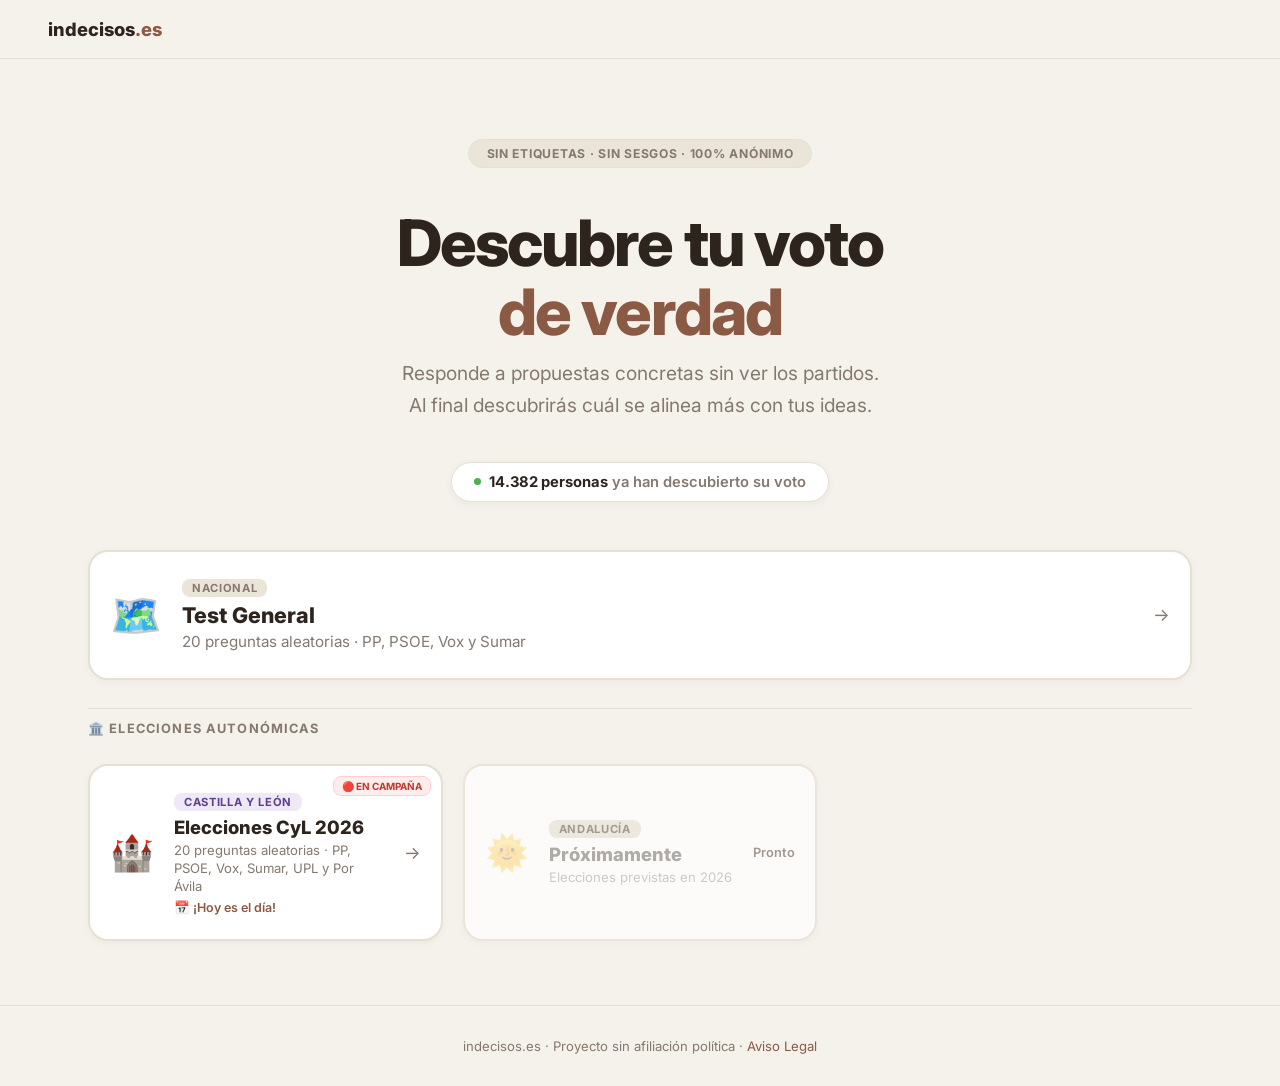
==== commit 0af609f1: "Add files via upload" ====
--- a/index.html
+++ b/index.html
@@ -36,7 +36,7 @@
     <div class="lc-body">
       <span class="lc-tag">Nacional</span>
       <h2 class="lc-title">Test General</h2>
-      <p class="lc-desc">30 preguntas · PP, PSOE, Vox y Sumar</p>
+      <p class="lc-desc">20 preguntas aleatorias · PP, PSOE, Vox y Sumar</p>
     </div>
     <span class="lc-arrow">→</span>
   </a>
@@ -51,7 +51,7 @@
     <div class="lc-body">
       <span class="lc-tag lc-tag--cyl">Castilla y León</span>
       <h2 class="lc-title">Elecciones CyL 2026</h2>
-      <p class="lc-desc">15 preguntas · PP, PSOE, Vox, Sumar, UPL y Por Ávila</p>
+      <p class="lc-desc">20 preguntas aleatorias · PP, PSOE, Vox, Sumar, UPL y Por Ávila</p>
       <p class="lc-date" id="cyl-countdown">📅 15 de marzo de 2026</p>
     </div>
     <span class="lc-arrow">→</span>
--- a/styles.css
+++ b/styles.css
@@ -462,10 +462,16 @@
   .lc-desc  { font-size: 0.77rem; }
   .lc-tag   { font-size: 0.66rem; }
   .lc-urgente-badge { font-size: 0.58rem; padding: 2px 6px; top: 7px; right: 7px; }
-  .hero { padding: var(--space-xl) var(--space-md) var(--space-lg); }
-  .hero h1 { font-size: clamp(2rem, 9vw, 2.6rem); }
-  .how-it-works { flex-direction: column; align-items: center; gap: var(--space-xs); }
-  .how-step { max-width: 100%; width: 100%; }
+  .hero { padding: 28px var(--space-md) 24px; }
+  .hero-badge { margin-bottom: 10px; font-size: 0.72rem; padding: 5px 14px; }
+  .participant-counter { margin-top: 0 !important; margin-bottom: 10px; font-size: 0.8rem; padding: 7px 14px; }
+  .hero h1 { font-size: clamp(1.9rem, 9vw, 2.4rem); margin-bottom: 8px; }
+  .hero p  { font-size: 0.95rem; margin-bottom: 20px; line-height: 1.55; }
+  .how-it-works { flex-direction: row; flex-wrap: nowrap; gap: 8px; margin: 0 auto 20px; max-width: 100%; }
+  .how-step { flex: 1; min-width: 0; max-width: none; width: auto; padding: 10px 6px; font-size: 0.74rem; line-height: 1.35; border-radius: 10px; }
+  .step-icon { font-size: 1.2rem; margin-bottom: 4px; }
+  .btn-start { max-width: 100%; padding: 15px; font-size: 1rem; }
+  .start-sub { font-size: 0.76rem; margin-top: 8px; }
   .card { padding: var(--space-md); }
   .vote-grid { grid-template-columns: 1fr; gap: var(--space-xs); }
   .vote-btn  { flex-direction: row; padding: var(--space-sm) var(--space-md); text-align: left; gap: var(--space-sm); justify-content: flex-start; }
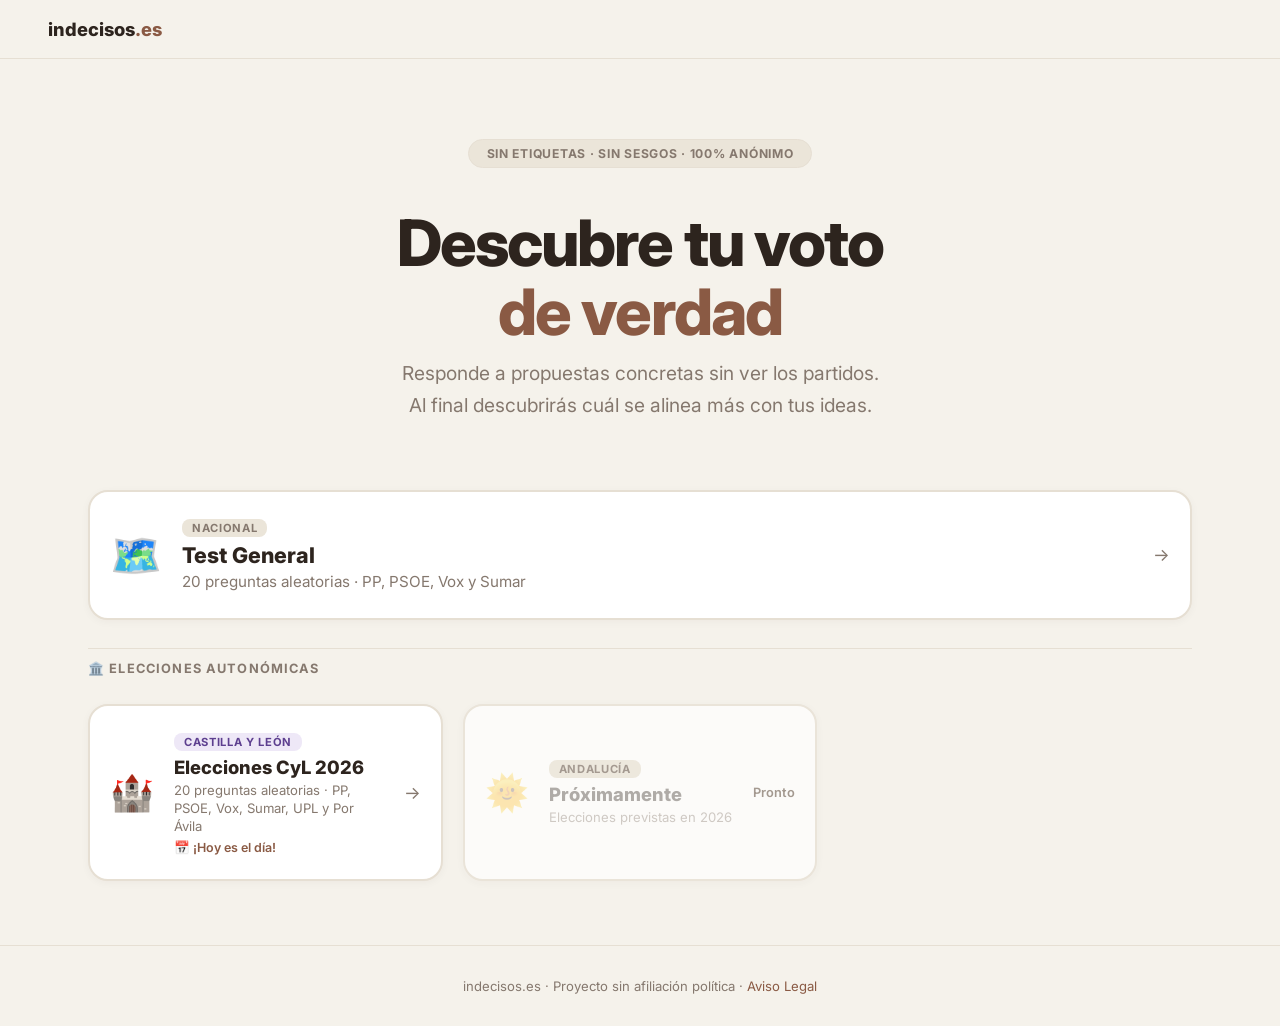
==== commit 8c474544: "Add files via upload" ====
--- a/index.html
+++ b/index.html
@@ -23,10 +23,6 @@
   <span class="hero-badge">Sin etiquetas · Sin sesgos · 100% anónimo</span>
   <h1>Descubre tu voto<br><em>de verdad</em></h1>
   <p>Responde a propuestas concretas sin ver los partidos.<br>Al final descubrirás cuál se alinea más con tus ideas.</p>
-  <div class="participant-counter">
-    <span class="dot"></span>
-    <span><strong>14.382 personas</strong> ya han descubierto su voto</span>
-  </div>
 </section>
 
 <main class="landing-grid wrap">
@@ -46,7 +42,6 @@
   </div>
 
 <a href="cyl/index.html" class="landing-card landing-card--cyl">
-    <div class="lc-urgente-badge">🔴 EN CAMPAÑA</div>
     <div class="lc-icon">🏰</div>
     <div class="lc-body">
       <span class="lc-tag lc-tag--cyl">Castilla y León</span>
--- a/styles.css
+++ b/styles.css
@@ -80,24 +80,6 @@
   font-size: 0.76rem; font-weight: 700; letter-spacing: 0.06em;
   color: var(--muted); text-transform: uppercase; margin-bottom: var(--space-md);
 }
-.participant-counter {
-  display: inline-flex; align-items: center; gap: var(--space-xs);
-  background: var(--card); border: 1px solid var(--border);
-  border-radius: var(--radius-pill); padding: 8px 18px;
-  font-size: 0.84rem; font-weight: 600; color: var(--muted);
-  margin-top: var(--space-md); box-shadow: 0 2px 8px rgba(45,36,30,0.05);
-}
-.participant-counter strong { color: var(--text); }
-.participant-counter .dot {
-  width: 7px; height: 7px; border-radius: 50%;
-  background: #4CAF50; flex-shrink: 0;
-  animation: ping 1.8s ease-in-out infinite;
-}
-@keyframes ping {
-  0%   { box-shadow: 0 0 0 0 rgba(76,175,80,0.5); }
-  70%  { box-shadow: 0 0 0 7px rgba(76,175,80,0); }
-  100% { box-shadow: 0 0 0 0 rgba(76,175,80,0); }
-}
 
 /* ══════════════════════════════════════════════
    LANDING — GRID DE TESTS
@@ -373,9 +355,8 @@
 .btn-donate--stripe:hover { background: #4f47e0; transform: translateY(-1px); }
 .donation-note { font-size: 0.75rem; color: var(--muted); margin-top: var(--space-sm); }
 
-/* ══════════════════════════════════════════════
-   UTILIDADES
-   ══════════════════════════════════════════════ */
+/* Badge siempre en bloque, centrado */
+.hero .hero-badge { display: block; margin-bottom: 18px; }
 .hidden { display: none !important; }
 .fade-in { animation: fadeUp 0.4s ease-out both; }
 @keyframes fadeUp { from { opacity:0; transform:translateY(12px); } to { opacity:1; transform:translateY(0); } }
@@ -398,7 +379,6 @@
   .landing-hero { padding: 80px var(--space-xl) var(--space-xl); max-width: 1200px; }
   .landing-hero h1 { font-size: clamp(3.2rem, 5vw, 5.2rem); }
   .landing-hero p { font-size: 1.2rem; max-width: 620px; }
-  .participant-counter { font-size: 0.92rem; padding: 10px 22px; }
 
   .wrap { max-width: 1200px; padding: 0 var(--space-xl) var(--space-2xl); }
   .landing-grid { grid-template-columns: repeat(3, 1fr); gap: var(--space-md); }
@@ -448,39 +428,133 @@
    MÓVIL (≤ 599px)
    ══════════════════════════════════════════════ */
 @media (max-width: 599px) {
-  .site-nav { padding: 14px var(--space-md); }
-  .landing-hero { padding: var(--space-xl) var(--space-md) var(--space-md); }
-  .landing-hero h1 { font-size: clamp(2.2rem, 10vw, 3rem); }
-  .landing-hero p  { font-size: 0.98rem; }
-  .participant-counter { font-size: 0.8rem; padding: 7px 14px; }
-  .wrap { padding: 0 var(--space-md) var(--space-xl); }
-  .landing-grid { grid-template-columns: 1fr; gap: var(--space-sm); padding: 0 0 var(--space-xl); }
-  .landing-card--nacional, .landing-card--cyl, .landing-card--soon { grid-column: 1 / -1; }
-  .landing-card { flex-direction: row; padding: var(--space-sm); min-height: auto; border-radius: var(--radius-lg); gap: var(--space-sm); }
-  .lc-icon  { font-size: 1.8rem; }
-  .lc-title { font-size: 0.98rem; }
-  .lc-desc  { font-size: 0.77rem; }
-  .lc-tag   { font-size: 0.66rem; }
-  .lc-urgente-badge { font-size: 0.58rem; padding: 2px 6px; top: 7px; right: 7px; }
-  .hero { padding: 28px var(--space-md) 24px; }
-  .hero-badge { margin-bottom: 10px; font-size: 0.72rem; padding: 5px 14px; }
-  .participant-counter { margin-top: 0 !important; margin-bottom: 10px; font-size: 0.8rem; padding: 7px 14px; }
+
+  /* ── CONSTANTE DE MARGEN LATERAL MÓVIL ── */
+  /* Todos los elementos usan 16px de margen del borde de pantalla */
+
+  /* NAV */
+  .site-nav { padding: 14px 16px; }
+
+  /* LANDING HERO */
+  .landing-hero { padding: 40px 20px 28px; max-width: 100%; }
+  .landing-hero h1 { font-size: clamp(2.2rem, 10vw, 3rem); margin: 12px 0 14px; }
+  .landing-hero p  { font-size: 0.98rem; max-width: 100%; }
+
+  /* WRAP — margen lateral base */
+  .wrap { padding: 0 16px 48px; }
+
+  /* LANDING GRID — padding lateral explícito para que las cards no toquen el borde */
+  .landing-grid {
+    grid-template-columns: 1fr;
+    gap: 12px;
+    padding: 0 16px 48px;
+  }
+  .landing-card--nacional,
+  .landing-card--cyl,
+  .landing-card--soon { grid-column: 1 / -1; }
+
+  /* CARDS DE LA LANDING */
+  .landing-card {
+    flex-direction: row;
+    align-items: center;
+    padding: 18px 16px;
+    min-height: auto;
+    border-radius: 16px;
+    gap: 14px;
+  }
+  .lc-icon  { font-size: 1.8rem; flex-shrink: 0; }
+  .lc-title { font-size: 0.97rem; }
+  .lc-desc  { font-size: 0.78rem; line-height: 1.45; }
+  .lc-tag   { font-size: 0.66rem; margin-bottom: 4px; }
+
+  /* HERO DEL TEST */
+  .hero { padding: 28px 16px 24px; }
+  .hero-badge { font-size: 0.72rem; padding: 5px 14px; margin-bottom: 10px; }
   .hero h1 { font-size: clamp(1.9rem, 9vw, 2.4rem); margin-bottom: 8px; }
-  .hero p  { font-size: 0.95rem; margin-bottom: 20px; line-height: 1.55; }
-  .how-it-works { flex-direction: row; flex-wrap: nowrap; gap: 8px; margin: 0 auto 20px; max-width: 100%; }
-  .how-step { flex: 1; min-width: 0; max-width: none; width: auto; padding: 10px 6px; font-size: 0.74rem; line-height: 1.35; border-radius: 10px; }
+  .hero p  { font-size: 0.95rem; margin-bottom: 20px; line-height: 1.55; max-width: 100%; }
+
+  /* PASOS "CÓMO FUNCIONA" — fila horizontal de 3 */
+  .how-it-works {
+    flex-direction: row;
+    flex-wrap: nowrap;
+    gap: 8px;
+    margin: 0 auto 20px;
+    max-width: 100%;
+  }
+  .how-step {
+    flex: 1;
+    min-width: 0;
+    max-width: none;
+    width: auto;
+    padding: 12px 8px;   /* suficiente aire interno */
+    font-size: 0.74rem;
+    line-height: 1.35;
+    border-radius: 10px;
+  }
   .step-icon { font-size: 1.2rem; margin-bottom: 4px; }
-  .btn-start { max-width: 100%; padding: 15px; font-size: 1rem; }
+
+  /* BOTÓN INICIO */
+  .btn-start { max-width: 100%; padding: 15px 16px; font-size: 1rem; }
   .start-sub { font-size: 0.76rem; margin-top: 8px; }
-  .card { padding: var(--space-md); }
-  .vote-grid { grid-template-columns: 1fr; gap: var(--space-xs); }
-  .vote-btn  { flex-direction: row; padding: var(--space-sm) var(--space-md); text-align: left; gap: var(--space-sm); justify-content: flex-start; }
-  .v-icon    { margin-bottom: 0; }
-  .proposal-text { font-size: 1.05rem; }
+
+  /* CARD DEL QUIZ */
+  .card { padding: 20px 16px; }  /* 16px lateral, 20px vertical */
+
+  /* BARRA PROGRESO */
+  .progress-wrap { margin-bottom: 20px; }
+
+  /* PREGUNTA */
+  .proposal-box { padding: 14px 16px; margin-bottom: 20px; }
+  .proposal-text { font-size: 1.02rem; }
+
+  /* BOTONES DE VOTO */
+  .vote-grid { grid-template-columns: 1fr; gap: 8px; }
+  .vote-btn {
+    flex-direction: row;
+    padding: 13px 16px;   /* 16px horizontal consistente */
+    text-align: left;
+    gap: 14px;
+    justify-content: flex-start;
+    border-radius: 10px;
+  }
+  .v-icon { margin-bottom: 0; }
+  .v-label { font-size: 0.9rem; }
+
+  /* NAVEGACIÓN PREV/NEXT */
+  .nav { margin-top: 20px; gap: 8px; }
+  .btn-prev { padding: 13px 14px; font-size: 0.88rem; }
+  .btn-next { padding: 13px 16px; font-size: 0.95rem; }
+
+  /* RESULTADOS */
+  .results-header { margin-bottom: 20px; }
+  .result-winner-card { padding: 24px 16px 20px; margin-bottom: 16px; }
   .result-winner-pct  { font-size: 2.4rem; }
   .result-winner-name { font-size: 1.4rem; }
-  .results-list { grid-template-columns: 1fr; }
-  .download-actions, .share-actions, .donation-buttons { flex-direction: column; }
-  .btn-download, .btn-share, .btn-donate { width: 100%; justify-content: center; }
-  .donation-section { padding: var(--space-md); }
-}
+  .result-winner-logo { width: 60px; height: 60px; }
+  .results-list { grid-template-columns: 1fr; gap: 8px; }
+  .result-row { padding: 12px 14px; gap: 12px; }
+  .result-logo-big { width: 38px; height: 38px; min-width: 38px; }
+  .r-name { font-size: 0.92rem; }
+  .result-pct { font-size: 1rem; min-width: 44px; }
+  .result-bar-bg { height: 6px; }
+
+  /* DISCLAIMER Y BOTONES INFERIORES */
+  .disclaimer { margin-top: 20px; }
+  .section-divider { margin: 16px 0; }
+  .btn-restart { padding: 13px 16px; margin-top: 12px; }
+  .download-actions { flex-direction: column; gap: 8px; margin-top: 12px; }
+  .share-actions    { flex-direction: column; gap: 8px; margin-top: 12px; }
+  .donation-buttons { flex-direction: column; gap: 8px; }
+  .btn-download, .btn-share, .btn-donate {
+    width: 100%;
+    justify-content: center;
+    padding: 13px 16px;
+  }
+
+  /* DONACIONES */
+  .donation-section { padding: 20px 16px; margin-top: 12px; }
+  .donation-desc { font-size: 0.84rem; }
+
+  /* FOOTER */
+  .site-footer { padding: 20px 16px; font-size: 0.8rem; }
+}
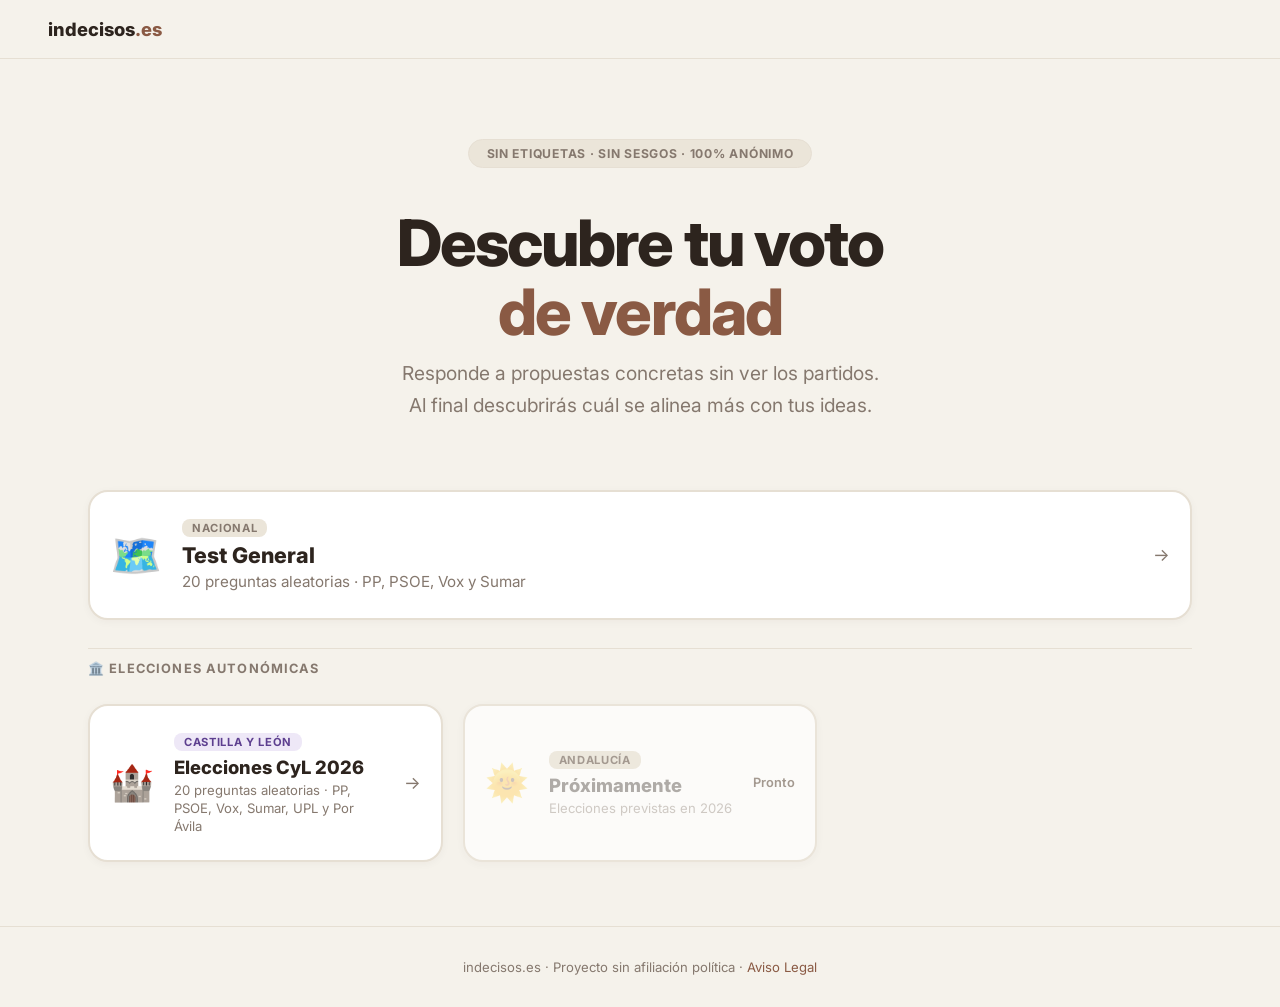
==== commit e14c5121: "Add files via upload" ====
--- a/index.html
+++ b/index.html
@@ -47,7 +47,6 @@
       <span class="lc-tag lc-tag--cyl">Castilla y León</span>
       <h2 class="lc-title">Elecciones CyL 2026</h2>
       <p class="lc-desc">20 preguntas aleatorias · PP, PSOE, Vox, Sumar, UPL y Por Ávila</p>
-      <p class="lc-date" id="cyl-countdown">📅 15 de marzo de 2026</p>
     </div>
     <span class="lc-arrow">→</span>
   </a>
@@ -68,17 +67,5 @@
   <p>indecisos.es · Proyecto sin afiliación política · <a href="aviso-legal.html">Aviso Legal</a></p>
 </footer>
 
-<script>
-  const target = new Date('2026-03-15T08:00:00');
-  const el = document.getElementById('cyl-countdown');
-  function tick() {
-    const diff = target - new Date();
-    if (diff <= 0) { el.textContent = '📅 ¡Hoy es el día!'; return; }
-    const d = Math.floor(diff / 86400000);
-    const h = Math.floor((diff % 86400000) / 3600000);
-    el.textContent = d > 0 ? `⏳ Faltan ${d} días y ${h}h` : `⏳ Faltan ${h} horas`;
-  }
-  tick(); setInterval(tick, 60000);
-</script>
 </body>
 </html>
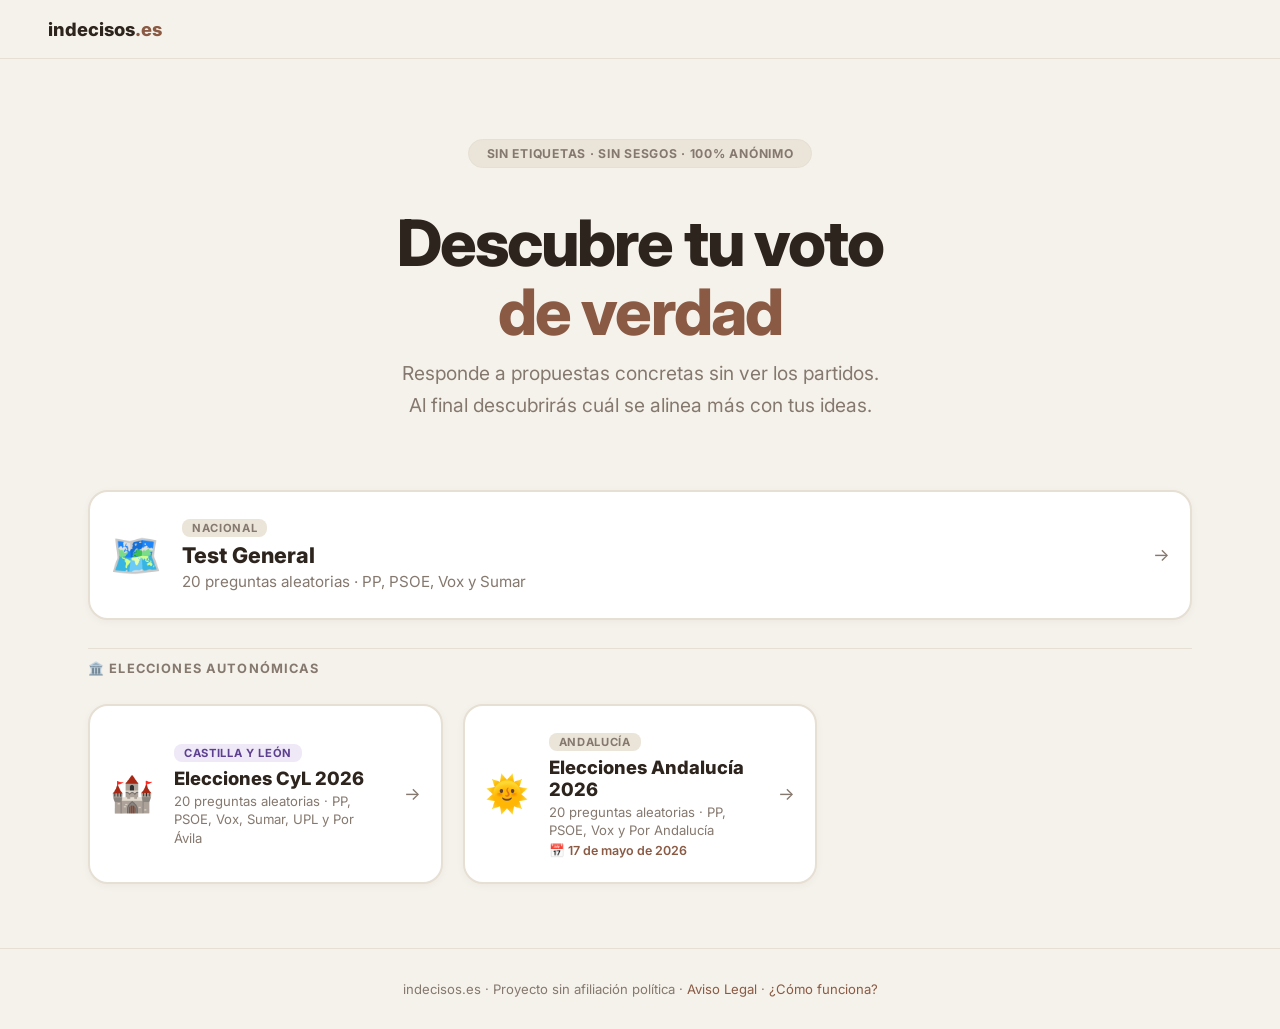
==== commit 221a320f: "Add files via upload" ====
--- a/index.html
+++ b/index.html
@@ -12,6 +12,24 @@
   <link rel="apple-touch-icon" sizes="180x180" href="/apple-touch-icon.png">
   <link rel="manifest" href="/site.webmanifest">
   <link rel="stylesheet" href="styles.css">
+  <!-- SEO -->
+  <meta name="description" content="Descubre qué partido político se alinea más con tus ideas. Tests para elecciones Generales, Andalucía y Castilla y León. 100% anónimo y gratuito.">
+  <meta name="robots" content="index, follow">
+  <link rel="canonical" href="https://indecisos.es/">
+  <!-- Open Graph -->
+  <meta property="og:type" content="website">
+  <meta property="og:url" content="https://indecisos.es/">
+  <meta property="og:title" content="indecisos.es — Descubre tu voto de verdad">
+  <meta property="og:description" content="Responde a propuestas concretas sin ver los partidos. Al final descubrirás cuál se alinea más con tus ideas. 100% anónimo.">
+  <meta property="og:image" content="https://indecisos.es/og-image.png">
+  <meta property="og:locale" content="es_ES">
+  <!-- Twitter Card -->
+  <meta name="twitter:card" content="summary_large_image">
+  <meta name="twitter:title" content="indecisos.es — Descubre tu voto de verdad">
+  <meta name="twitter:description" content="Responde a propuestas concretas sin ver los partidos. 100% anónimo y gratuito.">
+  <meta name="twitter:image" content="https://indecisos.es/og-image.png">
+  <!-- Analytics: sustituir TU-DOMINIO por indecisos.es una vez configurado en plausible.io -->
+  <script defer data-domain="indecisos.es" src="https://plausible.io/js/script.js"></script>
 </head>
 <body>
 
@@ -51,21 +69,23 @@
     <span class="lc-arrow">→</span>
   </a>
 
-  <div class="landing-card landing-card--soon">
-    <div class="lc-icon" style="opacity:0.4">🌞</div>
+  <a href="andalucia/index.html" class="landing-card landing-card--andalucia">
+    <div class="lc-icon">🌞</div>
     <div class="lc-body">
-      <span class="lc-tag">Andalucía</span>
-      <h2 class="lc-title" style="opacity:0.5">Próximamente</h2>
-      <p class="lc-desc" style="opacity:0.5">Elecciones previstas en 2026</p>
+      <span class="lc-tag lc-tag--andalucia">Andalucía</span>
+      <h2 class="lc-title">Elecciones Andalucía 2026</h2>
+      <p class="lc-desc">20 preguntas aleatorias · PP, PSOE, Vox y Por Andalucía</p>
+      <p class="lc-date">📅 17 de mayo de 2026</p>
     </div>
-    <span class="lc-coming">Pronto</span>
-  </div>
+    <span class="lc-arrow">→</span>
+  </a>
 
 </main>
 
 <footer class="site-footer">
-  <p>indecisos.es · Proyecto sin afiliación política · <a href="aviso-legal.html">Aviso Legal</a></p>
+  <p>indecisos.es · Proyecto sin afiliación política · <a href="aviso-legal.html">Aviso Legal</a> · <a href="como-funciona.html">¿Cómo funciona?</a></p>
 </footer>
 
+<script>if("serviceWorker" in navigator){navigator.serviceWorker.register("/sw.js").catch(()=>{})}</script>
 </body>
 </html>
--- a/styles.css
+++ b/styles.css
@@ -100,8 +100,11 @@
   box-shadow: 0 2px 8px rgba(45,36,30,0.04); overflow: hidden;
 }
 .landing-card:not(.landing-card--soon):hover { transform: translateY(-2px); box-shadow: 0 8px 24px rgba(45,36,30,0.10); }
-.landing-card--cyl:hover     { border-color: #7B5EA7; }
-.landing-card--nacional:hover { border-color: var(--accent); }
+.landing-card--cyl:hover      { border-color: #7B5EA7; }
+.landing-card--andalucia:hover { border-color: #E67E00; }
+.landing-card--nacional:hover  { border-color: var(--accent); }
+.lc-tag--cyl      { background: #EEE8F7; color: #5D3F8F; }
+.lc-tag--andalucia { background: #FFF3E0; color: #E65100; }
 .landing-card--soon { cursor: default; opacity: 0.72; }
 .lc-urgente-badge {
   position: absolute; top: 10px; right: 10px;
@@ -309,6 +312,88 @@
 }
 .btn-restart:hover { background: #EBE5D9; }
 
+/* ── DESGLOSE POR TEMAS ── */
+.topic-breakdown {
+  background: var(--card);
+  border: 1px solid var(--border);
+  border-radius: var(--radius-lg);
+  padding: var(--space-md);
+  margin-top: var(--space-sm);
+}
+.tb-title {
+  font-size: 0.78rem;
+  font-weight: 700;
+  text-transform: uppercase;
+  letter-spacing: 0.07em;
+  color: var(--muted);
+  margin-bottom: var(--space-sm);
+}
+.tb-grid {
+  display: grid;
+  grid-template-columns: 1fr 1fr;
+  gap: 8px;
+}
+.tb-item {
+  display: flex;
+  flex-direction: column;
+  gap: 4px;
+  background: #FAF8F4;
+  border-radius: var(--radius-sm);
+  padding: 10px 12px;
+}
+.tb-topic {
+  display: inline-block;
+  border-radius: 4px;
+  border: 1px solid;
+  padding: 2px 8px;
+  font-size: 0.68rem;
+  font-weight: 700;
+  text-transform: uppercase;
+  letter-spacing: 0.05em;
+  align-self: flex-start;
+}
+.tb-party {
+  font-size: 0.88rem;
+  color: var(--muted);
+}
+.tb-party strong { font-weight: 800; }
+.tb-note {
+  font-size: 0.73rem;
+  color: var(--muted);
+  text-align: center;
+  margin-top: var(--space-xs);
+}
+
+/* ── ACCESIBILIDAD: foco visible en botones de voto ── */
+.vote-btn:focus-visible {
+  outline: 3px solid var(--accent);
+  outline-offset: 2px;
+}
+.btn-next:focus-visible,
+.btn-prev:focus-visible,
+.btn-start:focus-visible {
+  outline: 3px solid var(--accent);
+  outline-offset: 2px;
+}
+
+/* ── HINT TECLADO ── */
+.keyboard-hint {
+  text-align: center;
+  font-size: 0.72rem;
+  color: var(--muted);
+  margin-top: 10px;
+  opacity: 0.7;
+}
+.keyboard-hint kbd {
+  display: inline-block;
+  background: #EBE5D9;
+  border: 1px solid #D4C9B8;
+  border-radius: 4px;
+  padding: 1px 5px;
+  font-size: 0.68rem;
+  font-family: inherit;
+}
+
 /* Descargar */
 .download-actions { display: flex; gap: var(--space-sm); margin-top: var(--space-md); flex-wrap: wrap; }
 .btn-download {
@@ -451,6 +536,7 @@
   }
   .landing-card--nacional,
   .landing-card--cyl,
+  .landing-card--andalucia,
   .landing-card--soon { grid-column: 1 / -1; }
 
   /* CARDS DE LA LANDING */
